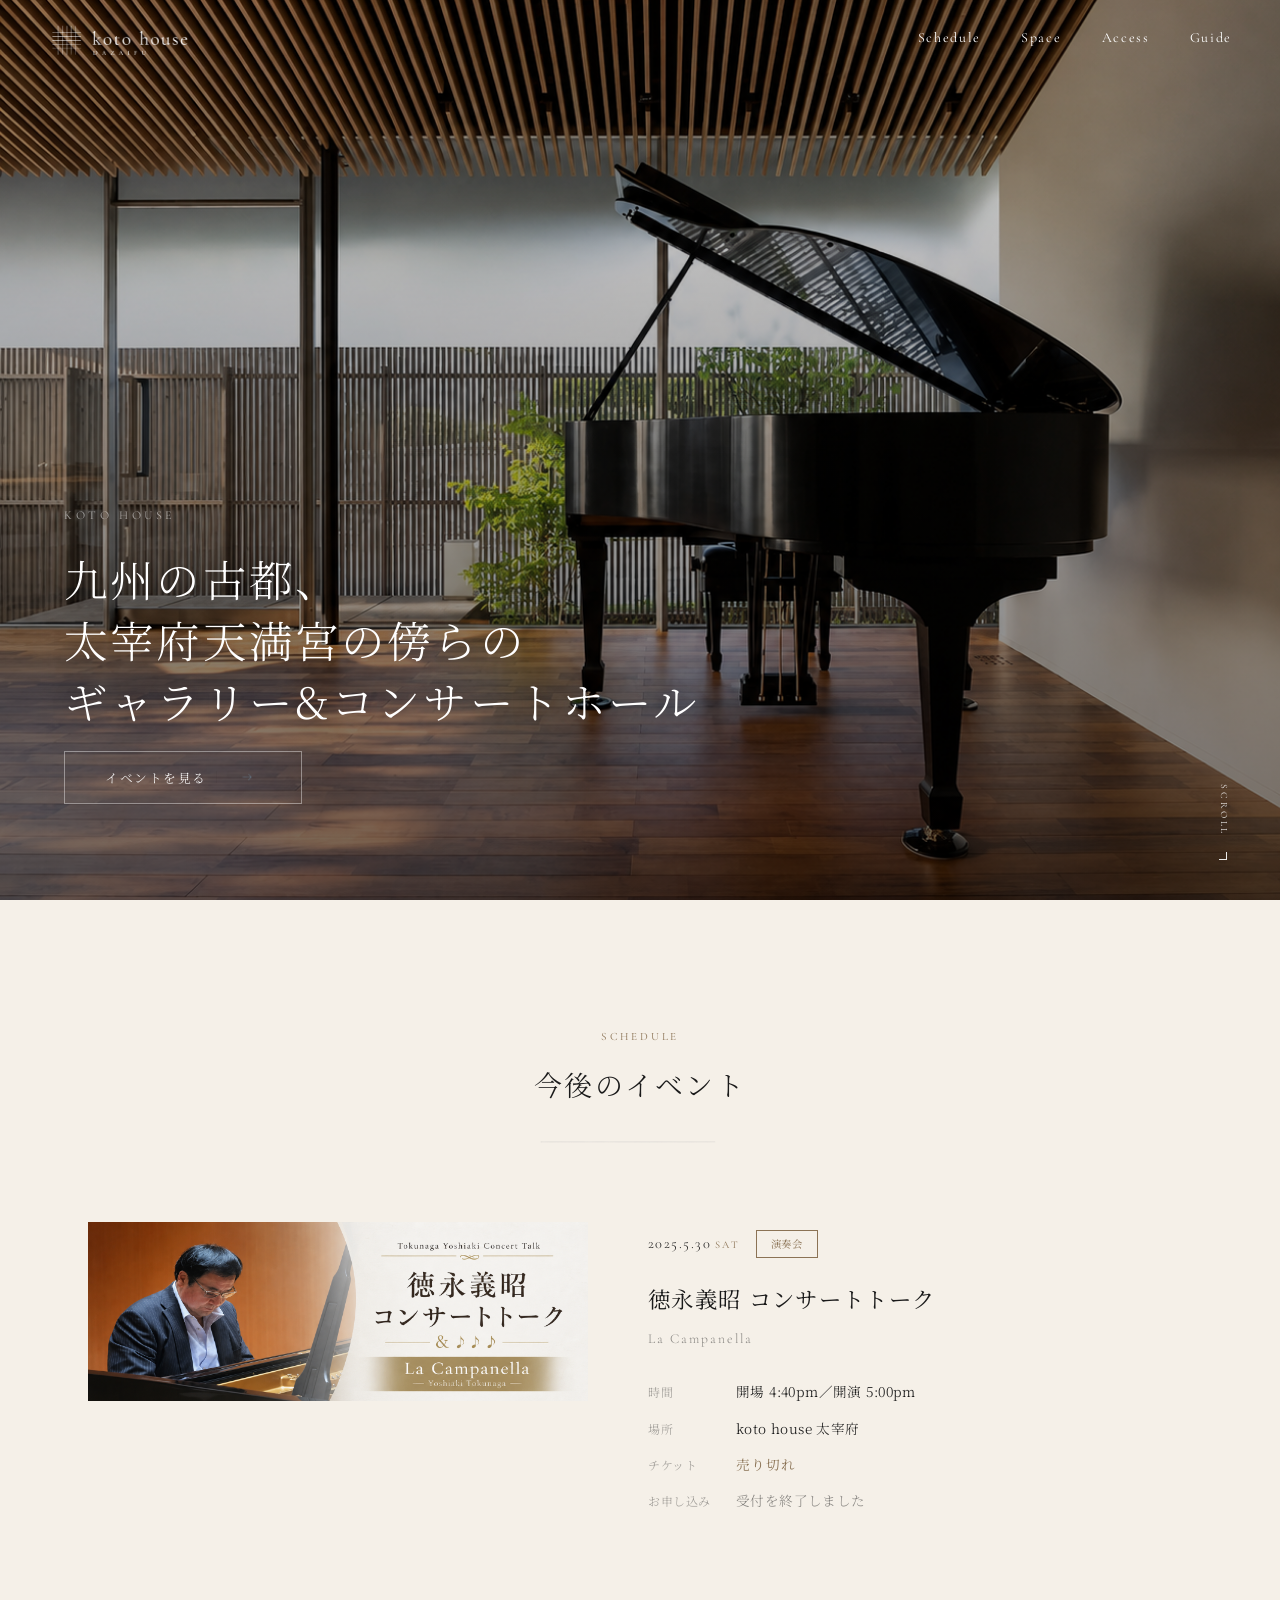
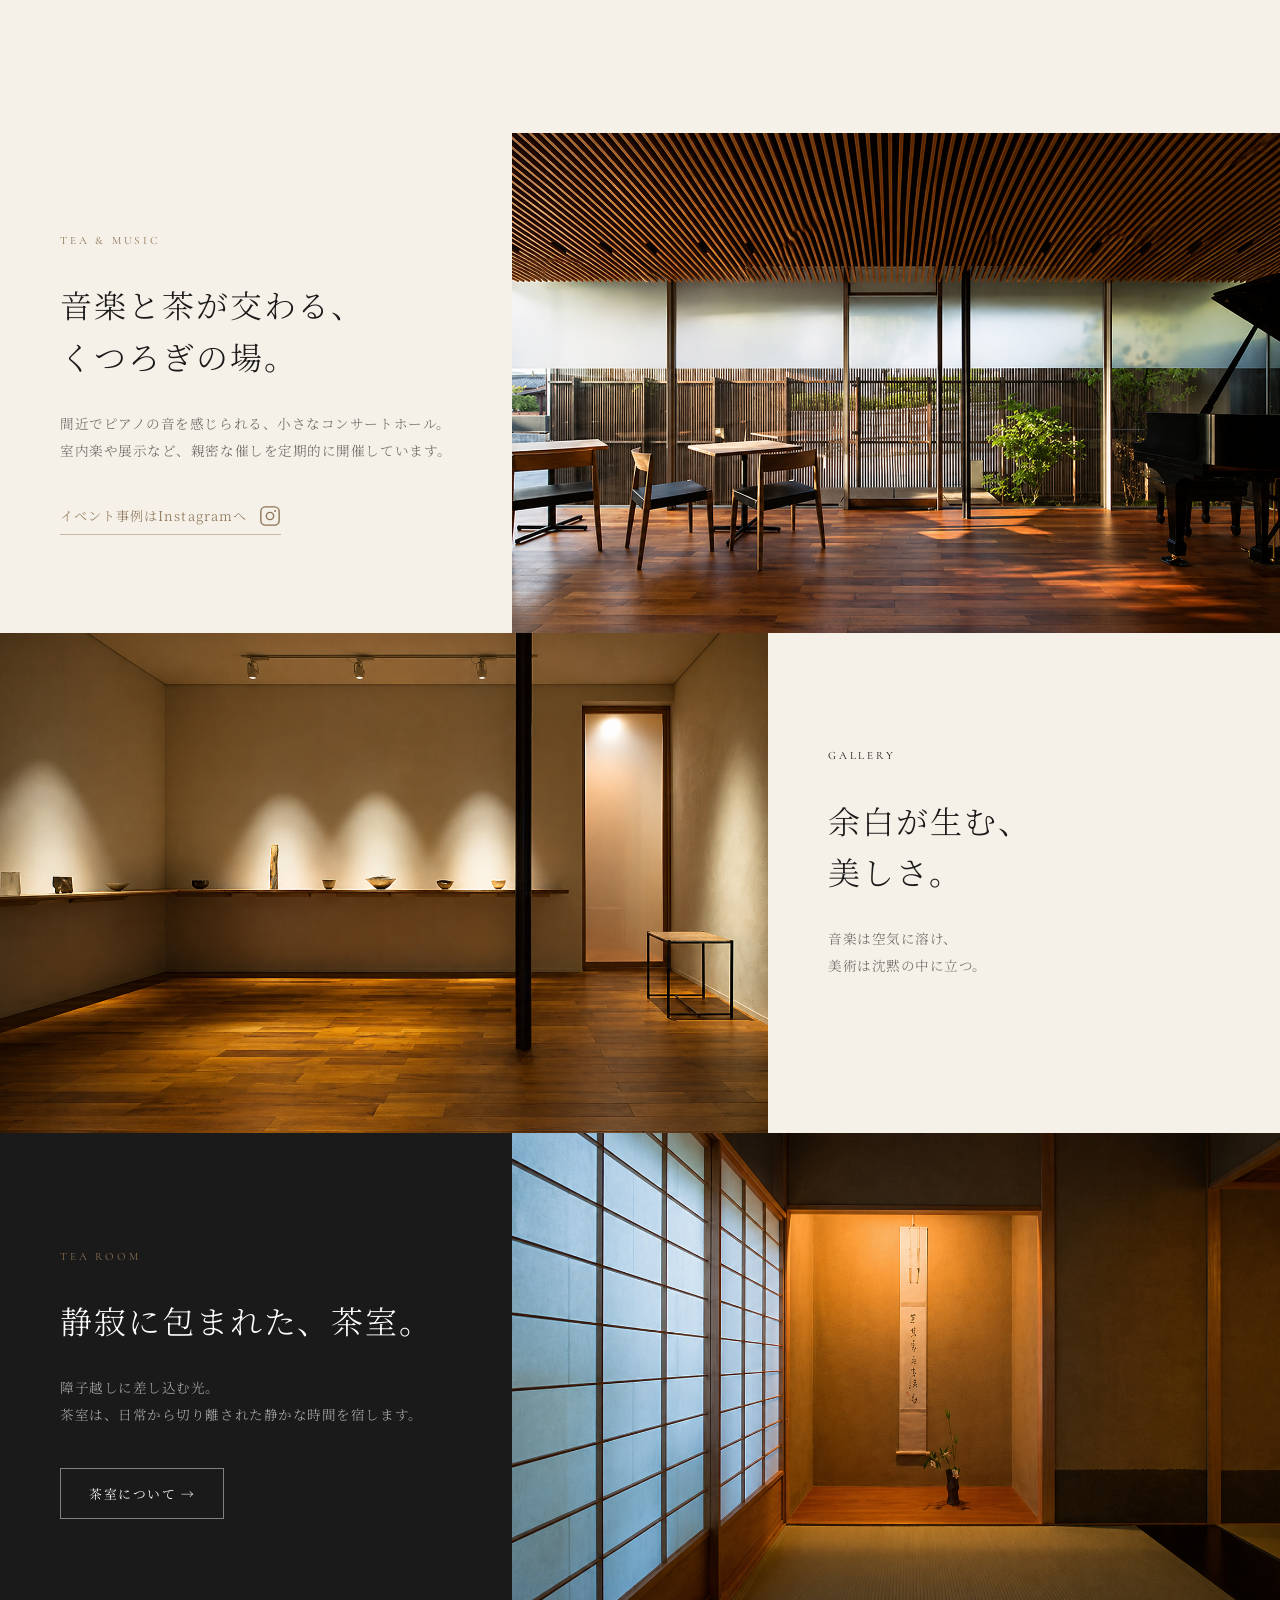
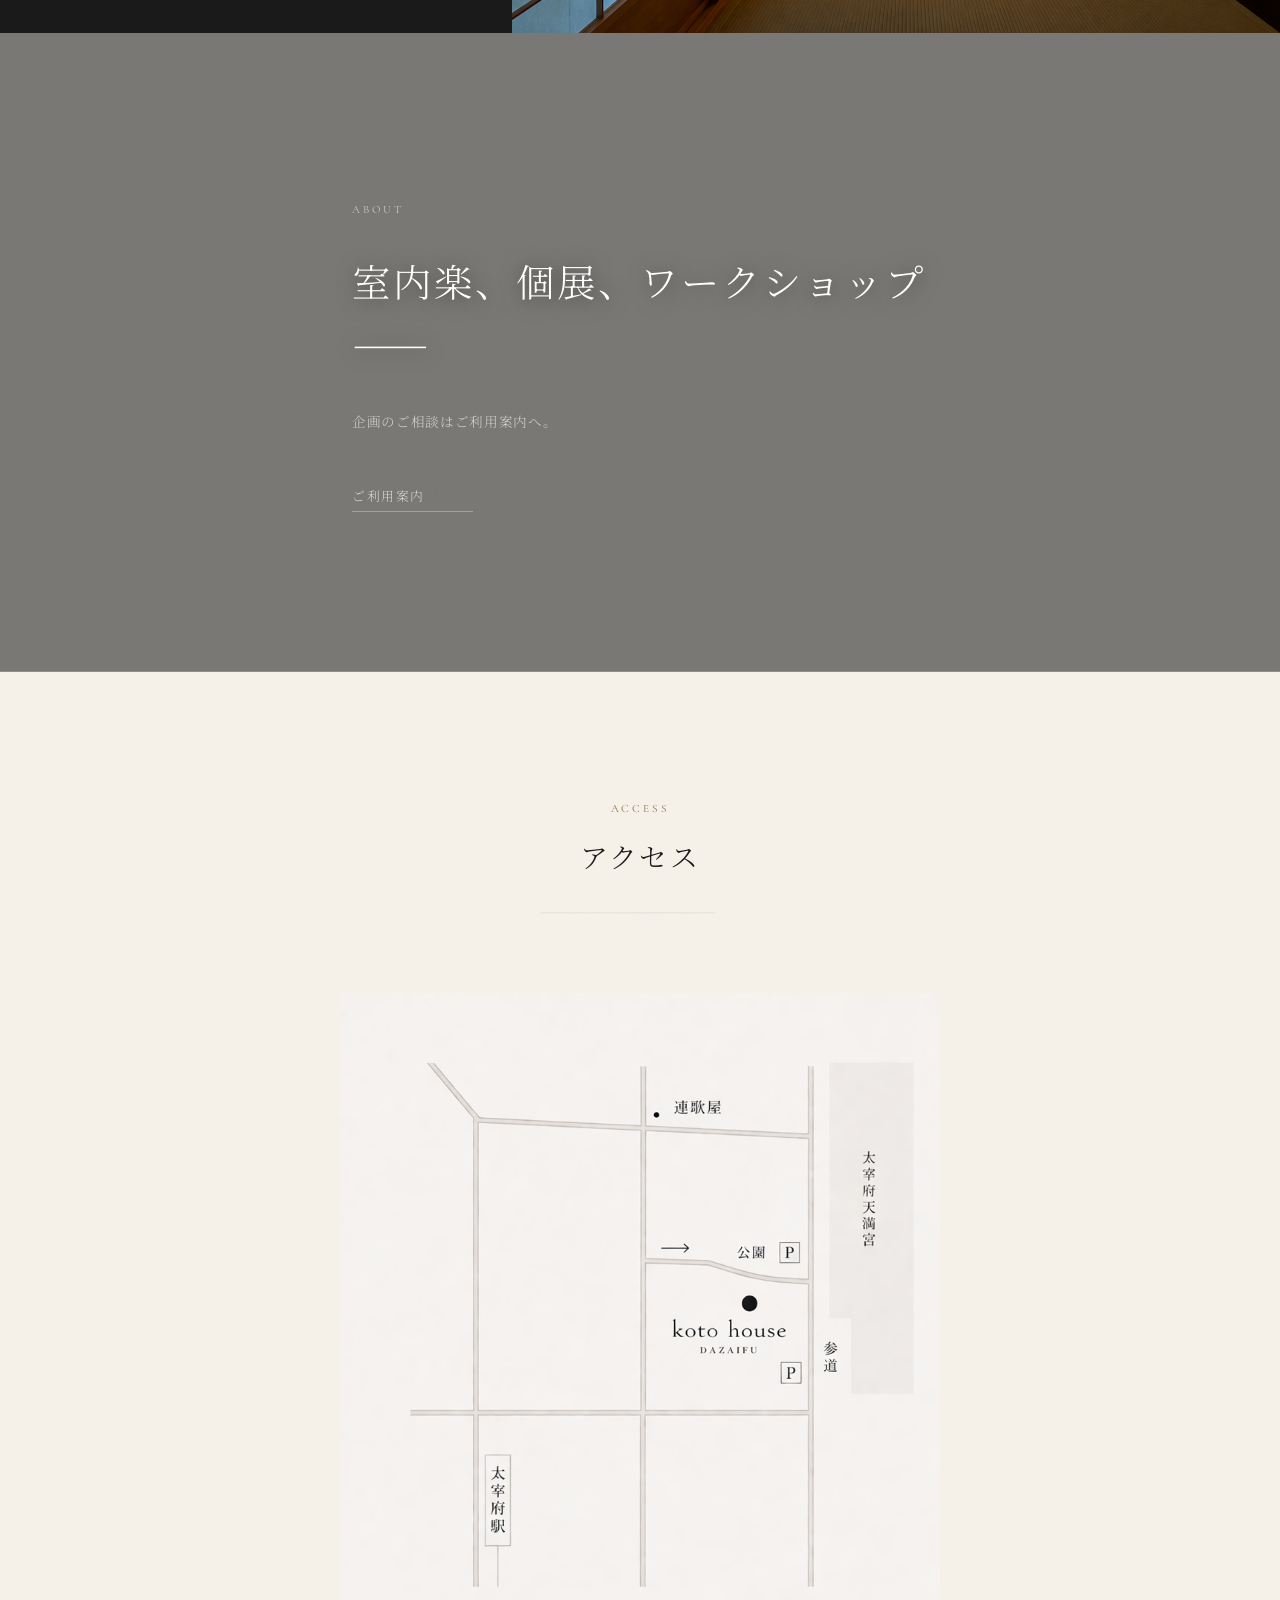
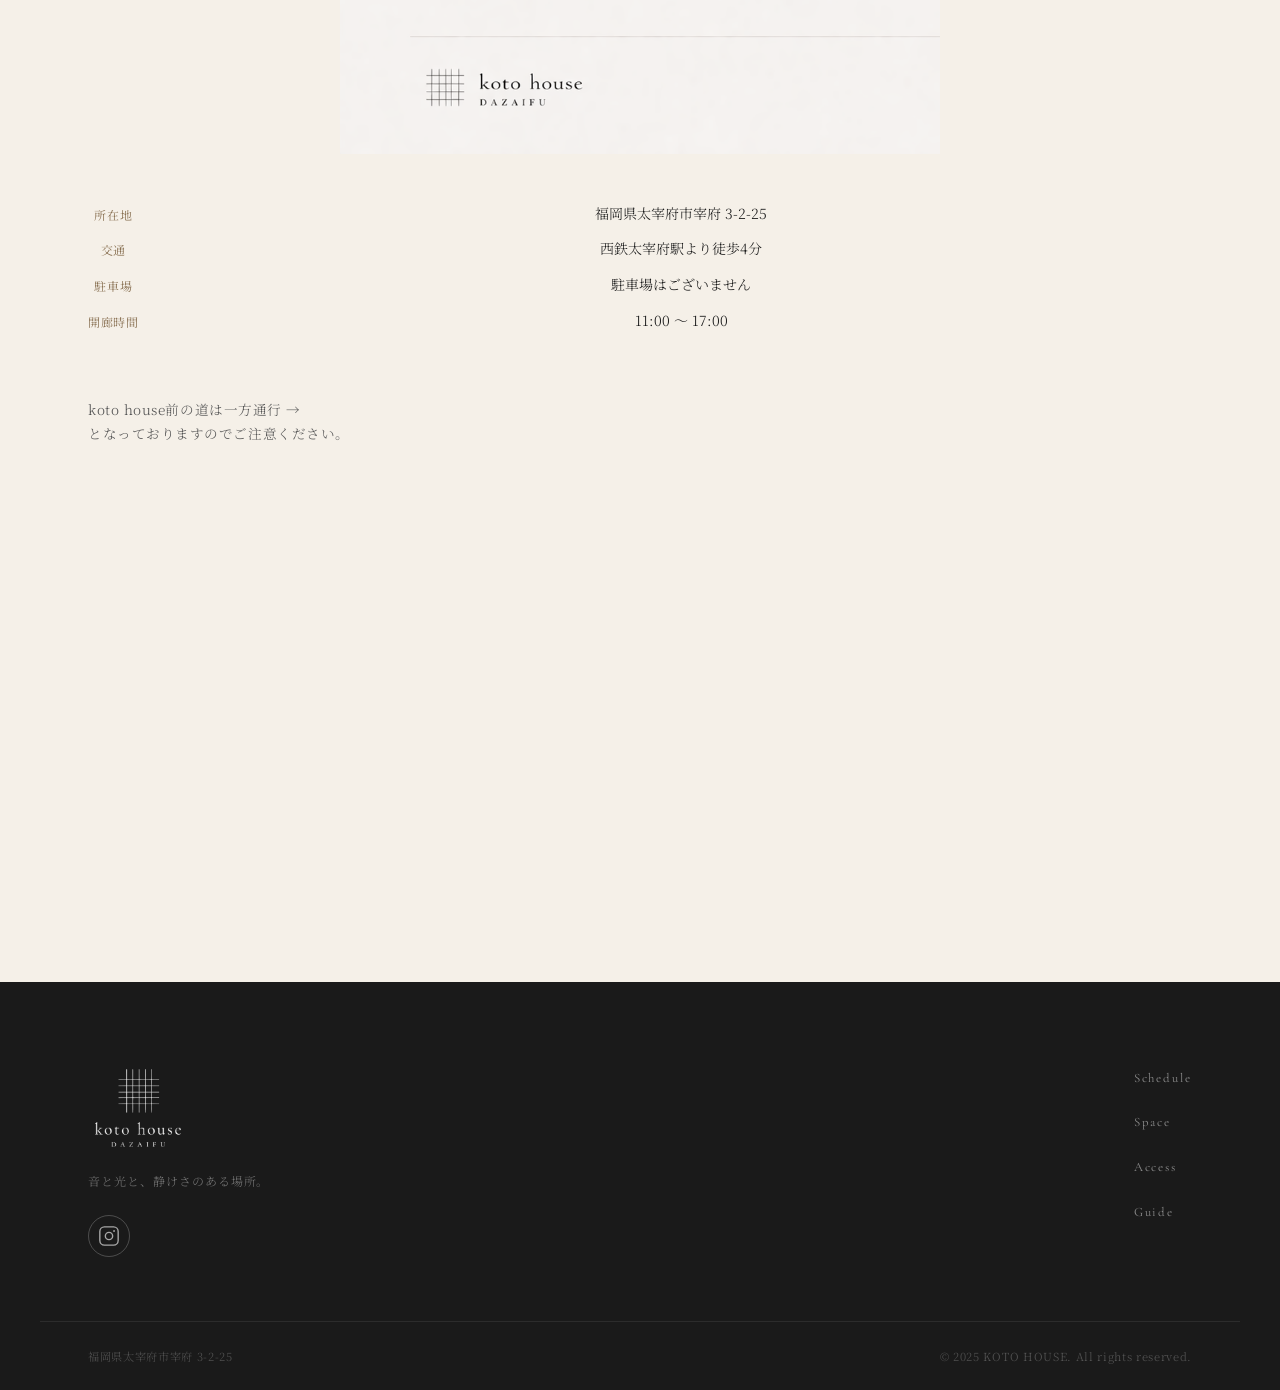
==== deploy-pages/index.html @ 0d183631 "TEA & MUSIC見出しを変更" ====
<!DOCTYPE html>
<html lang="ja">
<head>
  <meta charset="UTF-8">
  <meta name="viewport" content="width=device-width, initial-scale=1.0">
  <title>KOTO HOUSE — 音と光と、静けさのある場所。</title>
  <meta name="description" content="Koto House は、音楽と美術のための静かな空間です。室内楽コンサート・個展を開催しています。">
  <link rel="preconnect" href="https://fonts.googleapis.com">
  <link rel="preconnect" href="https://fonts.gstatic.com" crossorigin>
  <link href="https://fonts.googleapis.com/css2?family=Cormorant+Garamond:ital,wght@0,300;0,400;0,500;1,300;1,400&family=Noto+Serif+JP:wght@300;400;500&display=swap" rel="stylesheet">
  <link rel="icon" type="image/png" href="/assets/images/favicon.png?v=20260504">
  <link rel="apple-touch-icon" href="/assets/images/favicon.png?v=20260504">
  <link rel="stylesheet" href="assets/css/style.css">
  <!-- OGP -->
  <meta property="og:title" content="KOTO HOUSE DAZAIFU">
  <meta property="og:description"
        content="音と光と、静けさのある場所。太宰府天満宮そばのギャラリー＆コンサートホール。">
  <meta property="og:image"
        content="https://koto-house.pages.dev/assets/images/ogp.png?v=20260504">
  <meta property="og:image:secure_url"
        content="https://koto-house.pages.dev/assets/images/ogp.png?v=20260504">
  <meta property="og:image:type" content="image/png">
  <meta property="og:image:width" content="1200">
  <meta property="og:image:height" content="630">
  <meta property="og:url" content="https://koto-house.pages.dev/">
  <meta property="og:type" content="website">
  <meta property="og:site_name" content="KOTO HOUSE DAZAIFU">
  <meta name="twitter:card" content="summary_large_image">
  <meta name="twitter:title" content="KOTO HOUSE DAZAIFU">
  <meta name="twitter:description" content="太宰府天満宮そばのギャラリー＆コンサートホール。">
  <meta name="twitter:image"
        content="https://koto-house.pages.dev/assets/images/ogp.png?v=20260504">
</head>
<body>

  <!-- ==================== NAVIGATION ==================== -->
  <header class="site-header" id="site-header">
    <nav class="nav-inner">
      <a href="#" class="nav-logo">
        <img src="assets/images/ui/logo-horizontal-white.png" alt="KOTO HOUSE" class="logo logo--white">
        <img src="assets/images/ui/logo-horizontal-black.png" alt="KOTO HOUSE" class="logo logo--black">
      </a>
      <ul class="nav-links">
        <li><a href="#schedule">Schedule</a></li>
        <li><a href="#tea-music">Space</a></li>
        <li><a href="#access">Access</a></li>
        <li><a href="guide.html">Guide</a></li>
      </ul>
      <button class="hamburger" id="hamburger" aria-label="メニューを開く" aria-expanded="false">
        <img src="assets/images/ui/icon-hamburger.png" alt="" class="hamburger__icon">
        <span class="hamburger__bar"></span>
        <span class="hamburger__bar"></span>
        <span class="hamburger__bar"></span>
      </button>
    </nav>
  </header>

  <!-- SP ドロワーメニュー -->
  <div class="drawer" id="drawer" aria-hidden="true">
    <div class="drawer__logo">
      <a href="index.html">
        <img src="assets/images/ui/logo-stacked-white.png" alt="KOTO HOUSE" class="drawer__logo-img">
      </a>
    </div>
    <button class="drawer__close" id="drawer-close" aria-label="メニューを閉じる">✕</button>
    <nav class="drawer__nav">
      <ul>
        <li><a href="#schedule" class="drawer__link">Schedule</a></li>
        <li><a href="#tea-music" class="drawer__link">Space</a></li>
        <li><a href="#access" class="drawer__link">Access</a></li>
        <li><a href="guide.html" class="drawer__link">Guide</a></li>
      </ul>
    </nav>
  </div>
  <div class="drawer-overlay" id="drawer-overlay"></div>

  <main>

    <!-- ==================== HERO ==================== -->
    <section class="hero" id="hero">
      <div class="hero__bg">
        <img
          src="assets/images/hero-piano.png"
          alt="Koto House ピアノホール"
          class="hero__img"
          loading="eager"
        >
        <div class="hero__overlay"></div>
      </div>

      <div class="hero__content">
        <p class="hero__eyebrow">
          <span class="en-sm">KOTO HOUSE</span>
        </p>
        <h1 class="hero__heading">
          九州の古都、<br>
          太宰府天満宮の傍らの<br>
          <span class="hero__heading-line">ギャラリー&amp;コンサートホール</span>
        </h1>

        <a href="#schedule" class="hero__cta">
          <img src="assets/images/ui/btn-cta.png" alt="イベントを見る" class="hero__cta-img">
          <span class="hero__cta-text">イベントを見る</span>
          <img src="assets/images/ui/icon-arrow.png" alt="" class="hero__cta-arrow">
        </a>
      </div>

      <div class="hero__scroll">
        <span class="hero__scroll-text">SCROLL</span>
        <span class="hero__scroll-arrow"></span>
      </div>
    </section>

    <!-- ==================== SCHEDULE ==================== -->
    <section class="schedule" id="schedule">
      <div class="container">
        <header class="section-header fade-in">
          <span class="section-label">SCHEDULE</span>
          <h2 class="section-title">今後のイベント</h2>
          <img src="assets/images/ui/divider.png" alt="" class="divider-img">
        </header>

        <div class="event-card fade-in">
          <div class="event-card__photo">
            <picture>
              <source
                media="(max-width: 768px)"
                srcset="assets/images/event-tokunaga-mobile.png"
              >
              <img
                src="assets/images/event-tokunaga.png.png"
                alt="徳永義昭 コンサートトーク"
                class="event-card__img"
                loading="lazy"
              >
            </picture>
          </div>
          <div class="event-card__detail">
            <div class="event-card__meta">
              <span class="event-card__date">2025.5.30 <span class="event-card__day">SAT</span></span>
              <span class="badge badge--concert">演奏会</span>
            </div>
            <h3 class="event-card__title">徳永義昭 コンサートトーク</h3>
            <p class="event-card__subtitle">La Campanella</p>
            <dl class="event-card__info">
              <div class="event-card__info-row">
                <dt>時間</dt>
                <dd>開場 4:40pm／開演 5:00pm</dd>
              </div>
              <div class="event-card__info-row">
                <dt>場所</dt>
                <dd>koto house 太宰府</dd>
              </div>
              <div class="event-card__info-row">
                <dt>チケット</dt>
                <dd><span class="event-card__soldout">売り切れ</span></dd>
              </div>
              <div class="event-card__info-row">
                <dt>お申し込み</dt>
                <dd><span class="event-card__closed">受付を終了しました</span></dd>
              </div>
            </dl>
          </div>
        </div>

      </div>
    </section>

    <!-- ==================== TEA & MUSIC ==================== -->
    <section class="teamusic" id="tea-music">
      <div class="teamusic__inner">
        <div class="teamusic__text fade-in-left">
          <span class="section-label section-label--accent">TEA &amp; MUSIC</span>
          <h2 class="teamusic__heading">
            音楽と茶が交わる、<br>くつろぎの場。
          </h2>
          <p class="teamusic__body">
            間近でピアノの音を感じられる、小さなコンサートホール。<br>
            室内楽や展示など、親密な催しを定期的に開催しています。
          </p>
          <a href="https://www.instagram.com/kot_ohouse/"
             target="_blank"
             rel="noopener noreferrer"
             class="teamusic__instagram">
            <span>イベント事例はInstagramへ</span>
            <svg xmlns="http://www.w3.org/2000/svg"
                 width="22" height="22" viewBox="0 0 24 24"
                 fill="none" stroke="currentColor"
                 stroke-width="1.5" stroke-linecap="round"
                 stroke-linejoin="round"
                 aria-hidden="true">
              <rect x="2" y="2" width="20" height="20" rx="5" ry="5"/>
              <circle cx="12" cy="12" r="4"/>
              <circle cx="17.5" cy="6.5" r="1" fill="currentColor" stroke="none"/>
            </svg>
          </a>
        </div>
        <div class="teamusic__photo fade-in-right">
          <img
            src="assets/images/interior.png"
            alt="Koto House ティースペース"
            class="teamusic__img"
            loading="lazy"
          >
        </div>
      </div>
    </section>

    <!-- ==================== GALLERY ==================== -->
    <section class="gallery" id="gallery">
      <div class="gallery__inner">
        <div class="gallery__photo fade-in-left">
          <img
            src="assets/images/gallery-space.png"
            alt="Koto House 内観"
            class="gallery__img"
            loading="lazy"
          >
        </div>
        <div class="gallery__text fade-in-right">
          <span class="section-label section-label--dark">GALLERY</span>
          <h2 class="gallery__heading">
            余白が生む、<br>美しさ。
          </h2>
          <p class="gallery__body">
            音楽は空気に溶け、<br>美術は沈黙の中に立つ。
          </p>
        </div>
      </div>
    </section>

    <!-- ==================== TEA ROOM ==================== -->
    <section class="tearoom" id="tearoom">
      <div class="tearoom__inner">
        <div class="tearoom__text fade-in-left">
          <span class="section-label section-label--accent">TEA ROOM</span>
          <h2 class="tearoom__heading">
            静寂に包まれた、茶室。
          </h2>
          <p class="tearoom__body">
            障子越しに差し込む光。<br>
            茶室は、日常から切り離された静かな時間を宿します。
          </p>
          <a href="tea-room.html" class="tearoom__cta">茶室について →</a>
        </div>
        <div class="tearoom__photo fade-in-right">
          <img
            src="assets/images/tea-room.png"
            alt="Koto House 茶室"
            class="tearoom__img"
            loading="lazy"
          >
        </div>
      </div>
    </section>

    <!-- ==================== ABOUT ==================== -->
    <section class="about" id="about">
      <div class="about__bg">
        <div class="about__overlay"></div>
      </div>
      <div class="about__content fade-in">
        <span class="section-label section-label--light">ABOUT</span>
        <h2 class="about__heading">
          室内楽、個展、ワークショップ——
        </h2>
        <p class="about__body">
          企画のご相談はご利用案内へ。
        </p>
        <a href="guide.html" class="about__cta">
          <span>ご利用案内</span>
          <img src="assets/images/ui/icon-arrow.png" alt="" class="arrow-sm">
        </a>
      </div>
    </section>

    <!-- ==================== ACCESS ==================== -->
    <section class="access" id="access">
      <div class="container">
        <header class="section-header fade-in">
          <span class="section-label">ACCESS</span>
          <h2 class="section-title">アクセス</h2>
          <img src="assets/images/ui/divider.png" alt="" class="divider-img">
        </header>
        <div class="access__inner fade-in">
          <div class="access__map">
            <button class="image-zoom access__map-zoom" type="button" aria-label="アクセスマップを拡大表示する">
              <img src="assets/images/access-map2.png"
                   alt="アクセスマップ"
                   style="width:100%; height:auto; display:block;">
            </button>
          </div>
          <div class="access__info">
            <dl class="access__dl">
              <dt>所在地</dt>
              <dd>福岡県太宰府市宰府 3-2-25</dd>
              <dt>交通</dt>
              <dd>西鉄太宰府駅より徒歩4分</dd>
              <dt>駐車場</dt>
              <dd>駐車場はございません</dd>
              <dt>開廊時間</dt>
              <dd>11:00 〜 17:00</dd>
            </dl>
          </div>
          <p class="access__caution">koto house前の道は一方通行 →<br>となっておりますのでご注意ください。</p>
          <iframe
            src="https://www.google.com/maps/embed?pb=!1m18!1m12!1m3!1d3326.273692335611!2d130.53067691268706!3d33.52026907325086!2m3!1f0!2f0!3f0!3m2!1i1024!2i768!4f13.1!3m3!1m2!1s0x35419b989f79b2cb%3A0x64a2d326a4f21d20!2z44CSODE4LTAxMTcg56aP5bKh55yM5aSq5a6w5bqc5biC5a6w5bqc77yT5LiB55uu77yS4oiS77yS77yV!5e0!3m2!1sja!2sjp!4v1777774301611!5m2!1sja!2sjp"
            width="100%"
            height="400"
            style="border:0; display:block;"
            allowfullscreen=""
            loading="lazy"
            referrerpolicy="no-referrer-when-downgrade">
          </iframe>
        </div>
      </div>
    </section>

  </main>

  <div class="image-modal" id="image-modal" aria-hidden="true">
    <button class="image-modal__close" type="button" aria-label="拡大表示を閉じる">✕</button>
    <button class="image-modal__backdrop" type="button" tabindex="-1" aria-label="拡大表示を閉じる"></button>
    <img src="assets/images/access-map2.png" alt="アクセスマップ" class="image-modal__img">
  </div>

  <!-- ==================== FOOTER ==================== -->
  <footer class="site-footer">
    <div class="footer__inner">
      <div class="footer__brand">
        <a href="index.html">
          <img src="assets/images/ui/logo-stacked-white.png" alt="KOTO HOUSE" class="footer__logo">
        </a>
        <p class="footer__tagline">音と光と、静けさのある場所。</p>
        <a href="https://www.instagram.com/kot_ohouse/"
           target="_blank"
           rel="noopener noreferrer"
           class="footer__brand-instagram"
           aria-label="Instagramを開く">
          <svg xmlns="http://www.w3.org/2000/svg"
               width="24" height="24" viewBox="0 0 24 24"
               fill="none" stroke="currentColor"
               stroke-width="1.5" stroke-linecap="round"
               stroke-linejoin="round">
            <rect x="2" y="2" width="20" height="20" rx="5" ry="5"/>
            <circle cx="12" cy="12" r="4"/>
            <circle cx="17.5" cy="6.5" r="1" fill="currentColor" stroke="none"/>
          </svg>
        </a>
      </div>
      <nav class="footer__nav">
        <ul>
          <li><a href="#schedule">Schedule</a></li>
          <li><a href="#tea-music">Space</a></li>
          <li><a href="#access">Access</a></li>
          <li><a href="guide.html">Guide</a></li>
        </ul>
      </nav>
    </div>
    <div class="footer__bottom">
      <p class="footer__address">福岡県太宰府市宰府 3-2-25</p>
      <p class="footer__copy">&copy; 2025 KOTO HOUSE. All rights reserved.</p>
    </div>
  </footer>

  <script src="assets/js/main.js"></script>
</body>
</html>
---- deploy-pages/assets/css/style.css ----
/* ============================================================
   KOTO HOUSE — style.css
   ============================================================ */

/* ---------- Custom Properties ---------- */
:root {
  --color-dark: #1a1a1a;
  --color-bg: #f5f0e8;
  --color-accent: #8b7355;
  --color-white: #ffffff;
  --color-mid: #555555;

  --font-jp: 'Noto Serif JP', serif;
  --font-en: 'Cormorant Garamond', serif;

  --nav-h: 72px;
  --transition: 0.4s ease;
  --ease-out: cubic-bezier(0.22, 1, 0.36, 1);
}

/* ---------- Reset ---------- */
*, *::before, *::after {
  box-sizing: border-box;
  margin: 0;
  padding: 0;
}

html {
  scroll-behavior: smooth;
  font-size: 16px;
  overflow-x: hidden;
}

body {
  font-family: var(--font-jp);
  background: var(--color-bg);
  color: var(--color-dark);
  line-height: 1.8;
  overflow-x: hidden;
}

img {
  max-width: 100%;
  height: auto;
  display: block;
}

ul {
  list-style: none;
}

a {
  text-decoration: none;
  color: inherit;
}

/* ---------- Horizontal overflow guard ---------- */
main > section {
  max-width: 100%;
  overflow-x: hidden;
}

/* ---------- Container ---------- */
.container {
  max-width: 1200px;
  margin: 0 auto;
  padding: 0 48px;
}

@media (max-width: 768px) {
  .container { padding: 0 24px; }
}

/* ============================================================
   NAVIGATION
   ============================================================ */
.site-header {
  position: fixed;
  top: 0;
  left: 0;
  right: 0;
  z-index: 1000;
  height: var(--nav-h);
  transition: background var(--transition), box-shadow var(--transition);
}

.site-header.scrolled {
  background: rgba(255, 255, 255, 0.95);
  backdrop-filter: blur(8px);
  box-shadow: 0 1px 0 rgba(0,0,0,0.08);
}

.site-header.scrolled .logo--white    { display: none; }
.site-header.scrolled .logo--black    { display: block; }
.site-header.scrolled .nav-links a    { color: var(--color-dark); }
.site-header.scrolled .hamburger__bar { background: var(--color-dark); }

.nav-inner {
  max-width: 1440px;
  margin: 0 auto;
  padding: 0 48px;
  height: 100%;
  display: flex;
  align-items: center;
  justify-content: space-between;
}

.nav-logo {
  display: flex;
  align-items: center;
  border: none;
  outline: none;
}

.nav-logo,
.nav-logo img,
.logo,
.footer__logo {
  border: none !important;
  outline: none !important;
  box-shadow: none !important;
  text-decoration: none !important;
}

.logo {
  width: 180px;
  height: auto;
}

.logo--black { display: none; }
.logo--white { display: block; }

.nav-links {
  display: flex;
  gap: 40px;
}

.nav-links a {
  font-family: var(--font-en);
  font-size: 0.875rem;
  font-weight: 400;
  letter-spacing: 0.12em;
  color: var(--color-white);
  transition: opacity var(--transition);
}

.nav-links a:hover { opacity: 0.6; }

.hamburger {
  display: none;
  flex-direction: column;
  gap: 5px;
  background: none;
  border: none;
  cursor: pointer;
  padding: 8px;
}

.hamburger__icon { display: none; }

.hamburger__bar {
  display: block;
  width: 24px;
  height: 1.5px;
  background: var(--color-white);
  transition: transform 0.3s, opacity 0.3s;
}

@media (max-width: 768px) {
  .nav-links { display: none; }
  .hamburger  { display: flex; }

  /* SP ナビ内パディング（ロゴ位置調整） */
  .nav-inner {
    padding: 16px 20px;
    height: auto;
  }

  /* SP ロゴサイズ */
  .logo { width: 160px; }

  /* scrolled前: 透明ヘッダー・白ロゴ・白バー */
  .site-header:not(.scrolled) {
    background: transparent;
    box-shadow: none;
  }
  .site-header:not(.scrolled) .logo--white { display: block; }
  .site-header:not(.scrolled) .logo--black { display: none;  }

  /* scrolled後: ロゴ非表示・ヘッダー透明・pointer-events無効 */
  .site-header.scrolled {
    background: transparent !important;
    box-shadow: none !important;
    backdrop-filter: none !important;
    pointer-events: none;
  }
  .site-header.scrolled .nav-logo { display: none; }

  /* ハンバーガー: スクロール位置に関わらず常に右上固定 */
  .hamburger {
    position: fixed;
    top: 18px;
    right: 20px;
    z-index: 1001;
    pointer-events: auto;
    padding: 0;
    border-radius: 50%;
    transition: background 0.3s, padding 0.3s;
  }

  /* scrolled後: 白円形背景・黒バー */
  .hamburger.has-bg {
    background: rgba(255,255,255,0.9);
    padding: 10px;
  }
  .hamburger.has-bg .hamburger__bar {
    background: var(--color-dark);
  }
}

/* ============================================================
   DRAWER (SP)
   ============================================================ */
.drawer {
  position: fixed;
  top: 0;
  right: -100%;
  width: 280px;
  height: 100%;
  background: var(--color-dark);
  z-index: 200;
  transition: right 0.4s var(--ease-out);
  display: flex;
  flex-direction: column;
  padding: 80px 40px;
}

.drawer.is-open {
  right: 0;
}

.drawer__close {
  position: absolute;
  top: 24px;
  right: 24px;
  background: none;
  border: none;
  color: var(--color-white);
  font-size: 1.25rem;
  cursor: pointer;
  opacity: 0.7;
  transition: opacity 0.2s;
}

.drawer__close:hover { opacity: 1; }

.drawer__logo { display: none; }

.drawer__nav ul {
  display: flex;
  flex-direction: column;
  gap: 32px;
}

.drawer__link {
  font-family: var(--font-en);
  font-size: 1.25rem;
  letter-spacing: 0.12em;
  color: var(--color-white);
  transition: opacity 0.2s;
}

.drawer__link:hover { opacity: 0.6; }

.drawer-overlay {
  position: fixed;
  inset: 0;
  background: rgba(0,0,0,0.5);
  z-index: 150;
  opacity: 0;
  pointer-events: none;
  transition: opacity 0.4s;
}

.drawer-overlay.is-active {
  opacity: 1;
  pointer-events: auto;
}

/* SP: ドロワーを全画面オーバーレイに変更 */
@media (max-width: 768px) {
  .drawer {
    top: 0;
    right: 0;
    bottom: 0;
    left: 0;
    width: 100%;
    height: 100%;
    background: rgba(26,26,26,0.95);
    padding: 0;
    display: flex;
    flex-direction: column;
    align-items: center;
    justify-content: center;
    gap: 48px;
    z-index: 1200;
    transform: translateY(-100%);
    transition: transform 0.4s var(--ease-out);
  }
  .drawer.is-open {
    right: 0;
    transform: translateY(0);
  }
  .drawer__logo {
    display: block;
    text-align: center;
  }
  .drawer__logo-img {
    width: 90px;
    height: auto;
    opacity: 0.9;
  }
  .drawer__nav ul {
    text-align: center;
    gap: 40px;
  }
  .drawer__link {
    font-family: var(--font-en);
    font-size: 2rem;
    letter-spacing: 0.1em;
    color: var(--color-white);
  }
  .drawer__close {
    top: 20px;
    right: 24px;
    font-size: 1.5rem;
    opacity: 0.8;
  }
  .drawer-overlay { display: none; }
}

/* ============================================================
   SECTION COMMON
   ============================================================ */
.section-header {
  text-align: center;
  padding-bottom: 56px;
}

.section-label {
  display: inline-block;
  font-family: var(--font-en);
  font-size: 0.7rem;
  letter-spacing: 0.25em;
  color: var(--color-accent);
  margin-bottom: 12px;
}

.section-label--dark   { color: var(--color-dark); }
.section-label--light  { color: rgba(255,255,255,0.6); }
.section-label--accent { color: var(--color-accent); }

.section-title {
  font-family: var(--font-jp);
  font-size: 1.75rem;
  font-weight: 300;
  letter-spacing: 0.08em;
  margin-bottom: 24px;
}

.section-label-img,
.divider-img {
  display: block;
  margin: 0 auto 16px;
  height: 16px;
  width: auto;
  opacity: 0.4;
}

/* ============================================================
   HERO
   ============================================================ */
.hero {
  position: relative;
  height: 100vh;
  min-height: 600px;
  display: flex;
  align-items: flex-end;
  overflow: hidden;
  padding-top: 80px;
}

.hero__bg {
  position: absolute;
  inset: 0;
  pointer-events: none;
}

.hero__img {
  width: 100%;
  height: 100%;
  object-fit: cover;
  object-position: center;
}

.hero__overlay {
  position: absolute;
  inset: 0;
  pointer-events: none;
  background: linear-gradient(
    to top,
    rgba(0, 0, 0, 0.55) 0%,
    rgba(0, 0, 0, 0.35) 50%,
    rgba(0, 0, 0, 0.15) 100%
  );
}

.hero__content {
  position: relative;
  z-index: 2;
  padding: 0 64px 96px;
  max-width: 800px;
}

.hero__eyebrow {
  margin-bottom: 20px;
}

.en-sm {
  font-family: var(--font-en);
  font-size: 0.75rem;
  letter-spacing: 0.3em;
  color: rgba(255,255,255,0.55);
}

.hero__heading {
  font-family: var(--font-jp);
  font-size: clamp(2rem, 3.4vw, 3.4rem);
  font-weight: 300;
  color: var(--color-white);
  line-height: 1.4;
  letter-spacing: 0.05em;
  margin-bottom: 20px;
  text-shadow: 0 2px 20px rgba(0,0,0,0.4);
  max-width: 980px;
}

.hero__heading-line {
  display: inline-block;
  max-width: 100%;
}

.hero__sub {
  font-family: var(--font-en);
  font-size: 0.875rem;
  font-weight: 300;
  font-style: italic;
  color: rgba(255,255,255,0.55);
  letter-spacing: 0.1em;
  margin-bottom: 40px;
  text-shadow: 0 2px 20px rgba(0,0,0,0.4);
}

.hero__cta {
  display: inline-flex;
  align-items: center;
  justify-content: center;
  gap: 8px;
  width: auto;
  min-width: 200px;
  border: 1px solid rgba(255,255,255,0.4);
  padding: 14px 40px;
  color: var(--color-white);
  font-family: var(--font-jp);
  font-size: 0.8rem;
  font-weight: 300;
  letter-spacing: 0.12em;
  transition: background var(--transition), border-color var(--transition);
}

.hero__cta:hover {
  background: rgba(255,255,255,0.12);
  border-color: rgba(255,255,255,0.7);
}

.hero__cta-img { display: none; }

.hero__cta-arrow {
  height: 12px;
  width: auto;
  opacity: 0.7;
  filter: invert(1);
}

.hero__scroll {
  position: absolute;
  bottom: 40px;
  right: 48px;
  display: flex;
  flex-direction: column;
  align-items: center;
  gap: 8px;
  z-index: 2;
}

.scroll-indicator__img {
  height: 40px;
  width: auto;
  opacity: 0.5;
  animation: scrollPulse 2.4s ease-in-out infinite;
}

.hero__scroll-text {
  font-family: var(--font-en);
  font-size: 0.6rem;
  letter-spacing: 0.3em;
  color: rgba(255,255,255,0.9);
  writing-mode: vertical-rl;
}

.hero__scroll-arrow {
  display: block;
  width: 8px;
  height: 8px;
  border-right: 1px solid rgba(255,255,255,0.9);
  border-bottom: 1px solid rgba(255,255,255,0.9);
  margin-top: 8px;
  animation: bounce 1.5s infinite;
}

@keyframes bounce {
  0%, 100% { transform: rotate(45deg) translateY(0); }
  50%       { transform: rotate(45deg) translateY(6px); }
}

@keyframes scrollPulse {
  0%, 100% { opacity: 0.3; transform: translateY(0); }
  50% { opacity: 0.6; transform: translateY(6px); }
}

@media (max-width: 768px) {
  .hero__content { padding: 0 24px 80px; }
  .hero__heading { font-size: clamp(1.35rem, 6.5vw, 2.1rem); line-height: 1.55; }
  .hero__scroll { right: 24px; bottom: 24px; }
}

/* ============================================================
   SCHEDULE
   ============================================================ */
.schedule {
  background: var(--color-bg);
  padding: 120px 0;
}

.schedule-list {
  display: flex;
  flex-direction: column;
  gap: 0;
  margin-bottom: 56px;
}

.schedule-item {
  display: grid;
  grid-template-columns: 140px 100px 1fr auto;
  align-items: center;
  gap: 32px;
  padding: 28px 0;
  border-top: 1px solid rgba(26,26,26,0.12);
  transition: background var(--transition);
  cursor: pointer;
}

.schedule-item:last-child {
  border-bottom: 1px solid rgba(26,26,26,0.12);
}

.schedule-item:hover {
  background: rgba(139,115,85,0.04);
}

.schedule-date {
  display: flex;
  flex-direction: column;
}

.schedule-date__block {
  display: flex;
  align-items: baseline;
  gap: 8px;
}

.date-num {
  font-family: var(--font-en);
  font-size: 1.75rem;
  font-weight: 300;
  color: var(--color-dark);
  line-height: 1;
}

.date-day {
  font-family: var(--font-en);
  font-size: 0.65rem;
  letter-spacing: 0.2em;
  color: var(--color-accent);
  font-weight: 400;
}

.date-month-year {
  font-family: var(--font-en);
  font-size: 0.65rem;
  letter-spacing: 0.15em;
  color: rgba(26,26,26,0.4);
  margin-top: 4px;
}

.schedule-badge {
  display: flex;
  align-items: center;
}

.badge {
  display: inline-flex;
  align-items: center;
  justify-content: center;
  padding: 4px 14px;
  font-family: var(--font-jp);
  font-size: 0.65rem;
  font-weight: 400;
  letter-spacing: 0.08em;
  border: 1px solid;
}

.badge--concert {
  color: var(--color-accent);
  border-color: var(--color-accent);
}

.badge--exhibition {
  color: var(--color-dark);
  border-color: rgba(26,26,26,0.35);
}

.schedule-info {
  display: flex;
  flex-direction: column;
  gap: 6px;
}

.schedule-info__title {
  font-family: var(--font-jp);
  font-size: 1rem;
  font-weight: 400;
  letter-spacing: 0.05em;
  color: var(--color-dark);
}

.schedule-info__time {
  font-family: var(--font-jp);
  font-size: 0.75rem;
  font-weight: 300;
  color: rgba(26,26,26,0.5);
  letter-spacing: 0.03em;
}

.schedule-arrow {
  height: 14px;
  width: auto;
  opacity: 0.3;
  transition: opacity var(--transition), transform var(--transition);
}

.schedule-item:hover .schedule-arrow {
  opacity: 0.7;
  transform: translateX(4px);
}

.schedule-more {
  text-align: center;
}

.link-schedule,
.link-detail {
  display: inline-flex;
  align-items: center;
  gap: 10px;
  font-family: var(--font-jp);
  font-size: 0.8rem;
  font-weight: 300;
  letter-spacing: 0.1em;
  color: var(--color-accent);
  border-bottom: 1px solid var(--color-accent);
  padding-bottom: 4px;
  transition: opacity var(--transition);
}

.link-schedule:hover,
.link-detail:hover { opacity: 0.6; }

.link-img { display: none; }

.arrow-sm {
  height: 10px;
  width: auto;
  opacity: 0.6;
}

@media (max-width: 900px) {
  .schedule-item {
    grid-template-columns: 100px 80px 1fr;
    gap: 20px;
  }
  .schedule-arrow { display: none; }
}

@media (max-width: 768px) {
  .schedule { padding: 80px 0; }
  .schedule-item {
    grid-template-columns: 1fr;
    gap: 8px;
    padding: 16px 0;
  }
  .schedule-date__block { align-items: center; }
  .date-num { font-size: 1.25rem; }

  /* SP toggle: 3件目以降は初期非表示 */
  .schedule-item--extra { display: none; }
  .schedule-list.is-expanded .schedule-item--extra { display: grid; }
}

/* ============================================================
   EVENT CARD
   ============================================================ */
.event-card {
  display: flex;
  gap: 60px;
  align-items: flex-start;
}

.event-card__photo {
  flex: 0 0 auto;
  width: 50%;
  max-width: 500px;
}

.event-card__photo picture {
  display: block;
}

.event-card__img {
  width: 100%;
  height: auto;
  display: block;
}

.event-card__detail {
  flex: 1;
  padding-top: 8px;
}

.event-card__meta {
  display: flex;
  align-items: center;
  gap: 16px;
  margin-bottom: 20px;
}

.event-card__date {
  font-family: var(--font-en);
  font-size: 0.9rem;
  font-weight: 300;
  letter-spacing: 0.1em;
  color: var(--color-dark);
}

.event-card__day {
  font-size: 0.65rem;
  letter-spacing: 0.2em;
  color: var(--color-accent);
  font-weight: 400;
}

.event-card__title {
  font-family: var(--font-jp);
  font-size: 1.4rem;
  font-weight: 400;
  letter-spacing: 0.06em;
  color: var(--color-dark);
  margin-bottom: 8px;
}

.event-card__subtitle {
  font-family: var(--font-en);
  font-size: 0.85rem;
  font-weight: 300;
  letter-spacing: 0.15em;
  color: rgba(26,26,26,0.5);
  margin-bottom: 28px;
}

.event-card__info {
  display: flex;
  flex-direction: column;
  gap: 12px;
}

.event-card__info-row {
  display: flex;
  gap: 16px;
}

.event-card__info-row dt {
  font-family: var(--font-jp);
  font-size: 0.75rem;
  font-weight: 300;
  letter-spacing: 0.05em;
  color: rgba(26,26,26,0.4);
  min-width: 72px;
  flex-shrink: 0;
  padding-top: 2px;
}

.event-card__info-row dd {
  font-family: var(--font-jp);
  font-size: 0.85rem;
  font-weight: 300;
  letter-spacing: 0.03em;
  color: var(--color-dark);
}

.event-card__mail {
  font-family: var(--font-en);
  font-size: 0.85rem;
  letter-spacing: 0.03em;
  color: var(--color-accent);
  border-bottom: 1px solid var(--color-accent);
  padding-bottom: 1px;
  transition: opacity var(--transition);
}

.event-card__mail:hover { opacity: 0.6; }

.event-card__soldout {
  display: inline-flex;
  align-items: center;
  color: var(--color-accent);
  font-weight: 400;
  letter-spacing: 0.08em;
}

.event-card__closed {
  color: rgba(26,26,26,0.5);
}

@media (max-width: 768px) {
  .event-card {
    flex-direction: column;
    gap: 28px;
  }
  .event-card__photo {
    width: 100%;
    max-width: 100%;
  }
}

/* ============================================================
   TEA & MUSIC
   ============================================================ */
.teamusic {
  background: var(--color-bg);
  overflow: hidden;
  padding: 100px 0 0;
}

.teamusic__inner {
  display: grid;
  grid-template-columns: 40% 60%;
}

.teamusic__text {
  display: flex;
  flex-direction: column;
  justify-content: center;
  padding: 0 60px;
}

.teamusic__heading {
  font-family: var(--font-jp);
  font-size: clamp(1.5rem, 2.5vw, 2.25rem);
  font-weight: 300;
  line-height: 1.6;
  letter-spacing: 0.06em;
  margin: 16px 0 28px;
  color: var(--color-dark);
}

.teamusic__body {
  font-family: var(--font-jp);
  font-size: 0.85rem;
  font-weight: 300;
  line-height: 2;
  color: rgba(26, 26, 26, 0.65);
  letter-spacing: 0.04em;
  margin-bottom: 40px;
}

.teamusic__instagram {
  display: inline-flex;
  align-items: center;
  align-self: flex-start;
  gap: 12px;
  color: var(--color-accent);
  font-family: var(--font-jp);
  font-size: 0.82rem;
  font-weight: 300;
  letter-spacing: 0.08em;
  border-bottom: 1px solid rgba(139,115,85,0.45);
  padding-bottom: 6px;
  transition: opacity var(--transition), border-color var(--transition);
}

.teamusic__instagram:hover {
  opacity: 0.7;
  border-color: var(--color-accent);
}

.teamusic__instagram svg {
  flex: 0 0 auto;
}

.teamusic__cta {
  display: inline-flex;
  align-items: center;
  align-self: flex-start;
  border: 1px solid var(--color-accent);
  padding: 13px 28px;
  color: var(--color-accent);
  font-family: var(--font-jp);
  font-size: 0.8rem;
  letter-spacing: 0.12em;
  transition: background 0.3s var(--ease-out);
}

.teamusic__cta:hover {
  background: rgba(139, 115, 85, 0.08);
}

.teamusic__photo {
  overflow: hidden;
  position: relative;
  height: 500px;
}

.teamusic__img {
  width: 100%;
  height: 100%;
  object-fit: cover;
  transition: transform 0.8s var(--ease-out);
}

.teamusic__photo:hover .teamusic__img {
  transform: scale(1.04);
}

@media (max-width: 768px) {
  .teamusic__inner {
    grid-template-columns: 1fr;
  }
  .teamusic__photo {
    height: 300px;
    order: -1;
  }
  .teamusic__text {
    padding: 40px 24px;
  }
}

/* ============================================================
   GALLERY
   ============================================================ */
.gallery {
  background: var(--color-white);
  padding: 0;
  margin: 0;
}

.gallery__inner {
  display: grid;
  grid-template-columns: 60% 40%;
}

.gallery__photo {
  overflow: hidden;
  position: relative;
  height: 500px;
}

.gallery__img {
  width: 100%;
  height: 100%;
  object-fit: cover;
  transition: transform 0.8s var(--ease-out);
}

.gallery__photo:hover .gallery__img {
  transform: scale(1.04);
}

.gallery__text {
  display: flex;
  flex-direction: column;
  justify-content: center;
  padding: 0 60px;
  background: var(--color-bg);
}

.gallery__heading {
  font-family: var(--font-jp);
  font-size: clamp(1.5rem, 2.5vw, 2.25rem);
  font-weight: 300;
  line-height: 1.6;
  letter-spacing: 0.06em;
  margin: 16px 0 28px;
  color: var(--color-dark);
}

.gallery__body {
  font-family: var(--font-jp);
  font-size: 0.85rem;
  font-weight: 300;
  line-height: 2;
  color: rgba(26,26,26,0.65);
  letter-spacing: 0.04em;
  margin-bottom: 40px;
}

@media (max-width: 768px) {
  .gallery__inner {
    grid-template-columns: 1fr;
  }
  .gallery__photo {
    height: 300px;
  }
  .gallery__text {
    padding: 40px 24px;
  }
}

/* ============================================================
   TEA ROOM
   ============================================================ */
.tearoom {
  background: #1a1a1a;
  overflow: hidden;
  padding: 0;
}

.tearoom__inner {
  display: grid;
  grid-template-columns: 40% 60%;
}

.tearoom__text {
  display: flex;
  flex-direction: column;
  justify-content: center;
  padding: 0 60px;
}

.tearoom__heading {
  font-family: var(--font-jp);
  font-size: clamp(1.5rem, 2.5vw, 2.25rem);
  font-weight: 300;
  line-height: 1.6;
  letter-spacing: 0.06em;
  margin: 16px 0 28px;
  color: var(--color-white);
}

.tearoom__body {
  font-family: var(--font-jp);
  font-size: 0.85rem;
  font-weight: 300;
  line-height: 2;
  color: rgba(255, 255, 255, 0.65);
  letter-spacing: 0.04em;
  margin-bottom: 40px;
}

.tearoom__cta {
  display: inline-flex;
  align-items: center;
  align-self: flex-start;
  border: 1px solid rgba(255, 255, 255, 0.45);
  padding: 13px 28px;
  color: var(--color-white);
  font-family: var(--font-jp);
  font-size: 0.8rem;
  letter-spacing: 0.12em;
  transition: background 0.3s var(--ease-out), border-color 0.3s;
}

.tearoom__cta:hover {
  background: rgba(255, 255, 255, 0.1);
  border-color: rgba(255, 255, 255, 0.8);
}

.tearoom__photo {
  overflow: hidden;
  position: relative;
  height: 500px;
}

.tearoom__img {
  width: 100%;
  height: 100%;
  object-fit: cover;
  transition: transform 0.8s var(--ease-out);
}

.tearoom__photo:hover .tearoom__img {
  transform: scale(1.04);
}

@media (max-width: 768px) {
  .tearoom__inner {
    grid-template-columns: 1fr;
  }
  .tearoom__photo {
    height: 300px;
    order: -1;
  }
  .tearoom__text {
    padding: 40px 24px;
  }
}

/* ============================================================
   FLOOR PLAN
   ============================================================ */
.floorplan {
  background: var(--color-bg);
  padding: 80px 0;
}

.floorplan__figure {
  max-width: 1000px;
  width: 100%;
  margin: 0 auto;
}

.floorplan-img {
  width: 100%;
  height: auto;
  display: block;
}

@media (max-width: 768px) {
  .floorplan { padding: 60px 0; }
  .floorplan .container { padding: 0 20px; }
}

/* ============================================================
   ABOUT
   ============================================================ */
.about {
  position: relative;
  padding: 160px 0;
  display: flex;
  align-items: center;
  justify-content: center;
  overflow: hidden;
  background-image:
    linear-gradient(rgba(0, 0, 0, 0.5), rgba(0, 0, 0, 0.5)),
    url('../images/about-bg.png');
  background-size: cover;
  background-position: center center;
  background-repeat: no-repeat;
}

.about__bg {
  position: absolute;
  inset: 0;
  pointer-events: none;
}

.about__overlay {
  position: absolute;
  inset: 0;
  pointer-events: none;
  background: none;
}

.about__content {
  position: relative;
  z-index: 2;
  text-align: left;
  max-width: 640px;
  padding: 0 32px;
}

.about__heading {
  font-family: var(--font-jp);
  font-size: clamp(1.5rem, 3vw, 2.5rem);
  font-weight: 300;
  color: var(--color-white);
  line-height: 1.7;
  letter-spacing: 0.08em;
  margin: 16px 0 28px;
  text-shadow: 0 2px 20px rgba(0,0,0,0.5);
}

.about__body {
  font-family: var(--font-jp);
  font-size: 0.85rem;
  font-weight: 300;
  color: rgba(255,255,255,0.65);
  line-height: 2.2;
  letter-spacing: 0.05em;
  margin-bottom: 44px;
}

.about__cta {
  display: inline-flex;
  align-items: center;
  gap: 10px;
  font-family: var(--font-jp);
  font-size: 0.8rem;
  font-weight: 300;
  letter-spacing: 0.12em;
  color: rgba(255,255,255,0.7);
  border-bottom: 1px solid rgba(255,255,255,0.3);
  padding-bottom: 4px;
  transition: color var(--transition), border-color var(--transition);
}

.about__cta:hover {
  color: var(--color-white);
  border-color: rgba(255,255,255,0.7);
}

.about__cta .arrow-sm { filter: invert(1); opacity: 0.5; }

@media (max-width: 768px) {
  .about { padding: 100px 0; }
  .about__body br { display: none; }
}

/* ============================================================
   ACCESS
   ============================================================ */
.access {
  background: var(--color-bg);
  padding: 120px 0;
}

.access__inner {
  display: block;
}
.access__info {
  padding: 48px 0;
  text-align: center;
}

.access__dl {
  display: grid;
  grid-template-columns: max-content 1fr;
  gap: 12px 32px;
}

.access__dl dt {
  font-family: var(--font-jp);
  font-size: 0.75rem;
  font-weight: 400;
  letter-spacing: 0.06em;
  color: var(--color-accent);
  padding-top: 2px;
}

.access__dl dd {
  font-family: var(--font-jp);
  font-size: 0.875rem;
  font-weight: 300;
  color: var(--color-dark);
  line-height: 1.7;
}

.access__dl a {
  color: var(--color-dark);
  border-bottom: 1px solid rgba(26,26,26,0.2);
  transition: color var(--transition), border-color var(--transition);
}

.access__dl a:hover {
  color: var(--color-accent);
  border-color: var(--color-accent);
}

.access__ig-link {
  color: var(--color-accent);
  transition: opacity var(--transition);
}

.access__ig-link:hover {
  opacity: 0.65;
}

.access__caution {
  font-family: var(--font-jp);
  font-size: 0.85rem;
  font-weight: 300;
  color: var(--color-mid);
  padding: 16px 0;
  line-height: 1.8;
  letter-spacing: 0.04em;
}

.access__note {
  margin-top: 32px;
  font-family: var(--font-jp);
  font-size: 0.85rem;
  font-weight: 300;
  color: var(--color-accent);
  line-height: 2;
  letter-spacing: 0.03em;
}

.access__map-placeholder {
  background: rgba(26,26,26,0.06);
  aspect-ratio: 4/3;
  display: flex;
  align-items: center;
  justify-content: center;
}

.access__map-placeholder span {
  font-family: var(--font-en);
  font-size: 0.75rem;
  letter-spacing: 0.2em;
  color: rgba(26,26,26,0.25);
}

@media (max-width: 768px) {
  .access { padding: 40px 0; }
  .access .section-title { font-size: 1.8rem; }
  .access__dl { gap: 8px 20px; }
  .access__info { padding: 32px 0; }
}

@media (min-width: 769px) {
  .access__map img {
    max-width: 600px;
    margin: 0 auto;
    display: block;
  }
}

/* ============================================================
   FOOTER
   ============================================================ */
.site-footer {
  background: var(--color-dark);
  padding: 80px 0 0;
}

.footer__inner {
  max-width: 1200px;
  margin: 0 auto;
  padding: 0 48px 64px;
  display: grid;
  grid-template-columns: 1fr auto;
  gap: 80px;
  align-items: start;
  border-bottom: 1px solid rgba(255,255,255,0.08);
}

.footer__logo {
  width: 100px;
  height: auto;
  margin-bottom: 16px;
}

.footer__tagline {
  font-family: var(--font-jp);
  font-size: 0.75rem;
  font-weight: 300;
  color: rgba(255,255,255,0.4);
  letter-spacing: 0.08em;
}
.footer__brand-instagram {
  display: inline-flex;
  align-items: center;
  justify-content: center;
  width: 42px;
  height: 42px;
  margin-top: 24px;
  color: rgba(255,255,255,0.62);
  border: 1px solid rgba(255,255,255,0.22);
  border-radius: 50%;
  transition: color 0.3s, border-color 0.3s, background 0.3s;
}
.footer__brand-instagram:hover {
  color: var(--color-white);
  border-color: rgba(255,255,255,0.55);
  background: rgba(255,255,255,0.08);
}
.footer__brand-instagram svg {
  width: 22px;
  height: 22px;
}

.footer__nav ul {
  display: flex;
  flex-direction: column;
  gap: 16px;
}

.footer__nav a {
  font-family: var(--font-en);
  font-size: 0.8rem;
  letter-spacing: 0.15em;
  color: rgba(255,255,255,0.5);
  transition: color 0.2s;
}

.footer__nav a:hover { color: var(--color-white); }

.footer__ig {
  display: flex;
  align-items: center;
  gap: 10px;
  color: rgba(255,255,255,0.5);
  font-family: var(--font-en);
  font-size: 0.75rem;
  letter-spacing: 0.08em;
  transition: color 0.2s;
}

.footer__ig:hover { color: var(--color-white); }

.footer__ig img {
  height: 20px;
  width: auto;
  filter: invert(1);
  opacity: 0.5;
  transition: opacity 0.2s;
}

.footer__ig:hover img { opacity: 0.9; }

.footer__bottom {
  max-width: 1200px;
  margin: 0 auto;
  padding: 24px 48px;
  display: flex;
  justify-content: space-between;
  align-items: center;
}

.footer__address,
.footer__copy {
  font-family: var(--font-jp);
  font-size: 0.7rem;
  font-weight: 300;
  color: rgba(255,255,255,0.25);
  letter-spacing: 0.06em;
}

.footer__instagram {
  display: inline-flex;
  align-items: center;
  justify-content: center;
  width: 44px;
  height: 44px;
  color: rgba(255,255,255,0.55);
  border: 1px solid rgba(255,255,255,0.18);
  border-radius: 50%;
  transition: color 0.3s, border-color 0.3s, background 0.3s;
}
.footer__instagram:hover {
  color: var(--color-white);
  border-color: rgba(255,255,255,0.5);
  background: rgba(255,255,255,0.08);
}
.footer__instagram svg {
  width: 22px;
  height: 22px;
}

@media (max-width: 768px) {
  .footer__inner {
    grid-template-columns: 1fr;
    gap: 40px;
    padding: 0 24px 48px;
  }
  .footer__bottom {
    flex-direction: column;
    gap: 8px;
    padding: 24px;
  }
}

/* ============================================================
   ANIMATION — FADE IN
   ============================================================ */
.fade-in,
.fade-in-left,
.fade-in-right {
  opacity: 0;
  transition: opacity 0.8s var(--ease-out), transform 0.8s var(--ease-out);
}

.fade-in {
  transform: translateY(32px);
}

.fade-in-left {
  transform: translateX(-48px);
}

.fade-in-right {
  transform: translateX(48px);
}

.fade-in.is-visible,
.fade-in-left.is-visible,
.fade-in-right.is-visible {
  opacity: 1;
  transform: translate(0);
}

/* Staggered children */
.schedule-item {
  opacity: 0;
  transform: translateY(20px);
  transition: opacity 0.6s var(--ease-out), transform 0.6s var(--ease-out), background var(--transition);
}

.schedule-item.is-visible {
  opacity: 1;
  transform: translateY(0);
}

@media (max-width: 768px) {
  .logo { width: 160px; }
  .footer__logo { width: 80px; }
}

/* Broken img fallback: hide icon and show alt text region */
img[alt=""]:not([src]) {
  display: none;
}

/* ============================================================
   TEA ROOM PAGE (tea-room.html)
   ============================================================ */

/* Hero sub-page: 70vh・中央寄せ */
.hero--sub {
  height: 70vh;
  min-height: 400px;
  align-items: center;
}
.hero__overlay--solid {
  background: rgba(0,0,0,0.45);
}
.hero__content--center {
  text-align: center;
  padding: 0 40px;
  max-width: 700px;
  margin: 0 auto;
}
.hero__content--center .hero__heading {
  font-size: clamp(2rem, 4vw, 3.5rem);
}

/* Description */
.tearoom-desc {
  background: var(--color-bg);
  padding: 80px 40px;
}
.tearoom-desc__inner {
  max-width: 600px;
  margin: 0;
  text-align: left;
}
.tearoom-desc__text {
  font-family: var(--font-jp);
  font-size: 0.9rem;
  font-weight: 300;
  line-height: 2.4;
  color: rgba(26,26,26,0.7);
  letter-spacing: 0.04em;
}

/* Photo Gallery */
.tearoom-gallery {
  background: #1a1a1a;
}
.tearoom-gallery__grid {
  display: grid;
  grid-template-columns: repeat(3, 1fr);
  gap: 4px;
}
.tearoom-gallery__img {
  width: 100%;
  height: 400px;
  object-fit: cover;
  display: block;
  transition: opacity 0.3s;
}
.tearoom-gallery__img:hover {
  opacity: 0.85;
}

/* CTA */
.tearoom-cta {
  background: var(--color-bg);
  padding: 80px 40px;
  text-align: center;
}
.tearoom-cta__inner {
  max-width: 600px;
  margin: 0 auto;
}
.tearoom-cta__text {
  font-family: var(--font-jp);
  font-size: 0.875rem;
  font-weight: 300;
  line-height: 2;
  color: rgba(26,26,26,0.7);
  letter-spacing: 0.04em;
  margin-bottom: 40px;
}
.tearoom-cta__btn {
  display: inline-flex;
  align-items: center;
  gap: 8px;
  padding: 14px 40px;
  border: 1px solid var(--color-accent);
  color: var(--color-accent);
  font-family: var(--font-jp);
  font-size: 0.8rem;
  font-weight: 300;
  letter-spacing: 0.12em;
  transition: background var(--transition), color var(--transition);
}
.tearoom-cta__btn:hover {
  background: var(--color-accent);
  color: var(--color-white);
}

/* SP */
@media (max-width: 768px) {
  .hero--sub { height: 60vh; }
  .hero__content--center { padding: 0 24px; }
  .tearoom-desc { padding: 60px 24px; }
  .tearoom-gallery__grid { grid-template-columns: 1fr; }
  .tearoom-gallery__img { height: 280px; }
  .tearoom-cta { padding: 60px 24px; }
}

/* ============================================================
   GUIDE PAGE
   ============================================================ */

/* Hero */
.guide-hero {
  background: var(--color-dark);
  padding: 160px 40px 100px;
  text-align: center;
}
.guide-hero .section-label--accent {
  margin-bottom: 24px;
}
.guide-hero__heading {
  font-family: var(--font-jp);
  font-size: clamp(2rem, 5vw, 3rem);
  font-weight: 300;
  color: var(--color-white);
  letter-spacing: 0.12em;
  margin-bottom: 20px;
}
.guide-hero__sub {
  font-family: var(--font-jp);
  font-size: 0.875rem;
  font-weight: 300;
  color: rgba(255,255,255,0.6);
  letter-spacing: 0.08em;
}

/* Floor Plan */
.guide-floorplan {
  background: var(--color-bg);
  padding: 100px 0;
}
.guide-floorplan__figure {
  max-width: 800px;
  margin: 0 auto;
}
.image-zoom,
.guide-floorplan__zoom {
  display: block;
  width: 100%;
  border: 0;
  padding: 0;
  background: transparent;
  cursor: zoom-in;
}
.access__map-zoom {
  margin: 0 auto;
}
.guide-floorplan__img {
  width: 100%;
  height: auto;
  display: block;
}
.image-zoom:focus-visible,
.guide-floorplan__zoom:focus-visible {
  outline: 2px solid var(--color-accent);
  outline-offset: 6px;
}
.image-modal {
  position: fixed;
  inset: 0;
  z-index: 3000;
  display: flex;
  align-items: center;
  justify-content: center;
  padding: 32px;
  opacity: 0;
  pointer-events: none;
  transition: opacity 0.25s ease;
}
.image-modal.is-open {
  opacity: 1;
  pointer-events: auto;
}
.image-modal__backdrop {
  position: absolute;
  inset: 0;
  border: 0;
  background: rgba(0,0,0,0.82);
  cursor: zoom-out;
}
.image-modal__img {
  position: relative;
  z-index: 1;
  max-width: min(100%, 1100px);
  max-height: calc(100vh - 64px);
  width: auto;
  height: auto;
  object-fit: contain;
  box-shadow: 0 24px 80px rgba(0,0,0,0.35);
}
.image-modal__close {
  position: fixed;
  top: 18px;
  right: 18px;
  z-index: 2;
  width: 44px;
  height: 44px;
  border: 1px solid rgba(255,255,255,0.45);
  border-radius: 50%;
  background: rgba(26,26,26,0.55);
  color: var(--color-white);
  font-size: 1.25rem;
  line-height: 1;
  cursor: pointer;
}
.image-modal__close:focus-visible {
  outline: 2px solid var(--color-white);
  outline-offset: 4px;
}
.guide-floorplan__legend {
  margin-top: 32px;
  font-family: var(--font-jp);
  font-size: 0.9rem;
  font-weight: 300;
  color: var(--color-dark);
  line-height: 2;
  letter-spacing: 0.05em;
}
.guide-floorplan__areas,
.guide-floorplan__key {
  margin-bottom: 16px;
}
.floorplan-area-label {
  color: var(--color-accent);
}

/* Price */
.guide-price {
  background: var(--color-white);
  padding: 100px 0;
}
.guide-price__table-wrap {
  max-width: 800px;
  margin: 0 auto;
}
.guide-price__table {
  width: 100%;
  border-collapse: collapse;
  font-family: var(--font-jp);
  font-size: 0.875rem;
  font-weight: 300;
  letter-spacing: 0.04em;
}
.guide-price__table thead tr {
  border-bottom: 1px solid var(--color-accent);
}
.guide-price__table th {
  padding: 14px 20px;
  text-align: left;
  font-weight: 400;
  color: var(--color-accent);
  white-space: nowrap;
}
.guide-price__table td {
  padding: 20px 20px;
  border-bottom: 1px solid rgba(26,26,26,0.1);
  color: var(--color-dark);
  vertical-align: top;
  line-height: 1.7;
}
.price-cell {
  white-space: nowrap;
  font-family: var(--font-en);
  font-size: 1rem;
  letter-spacing: 0.06em;
}
.price-note-small {
  font-size: 0.75rem;
  color: rgba(26,26,26,0.55);
  letter-spacing: 0.03em;
}
.guide-price__note {
  margin-top: 32px;
  font-size: 0.8rem;
  font-weight: 300;
  color: var(--color-accent);
  line-height: 2;
  letter-spacing: 0.05em;
}

/* Notes */
.guide-notes {
  background: var(--color-bg);
  padding: 100px 0;
}
.guide-notes__body {
  max-width: 680px;
  margin: 0 auto;
}
.guide-notes__para {
  font-family: var(--font-jp);
  font-size: 0.9rem;
  font-weight: 300;
  color: rgba(26,26,26,0.75);
  line-height: 2;
  letter-spacing: 0.05em;
  padding: 14px 0;
  border-bottom: 1px solid rgba(26,26,26,0.1);
}
.guide-notes__para:first-child {
  border-top: 1px solid rgba(26,26,26,0.1);
}

/* Terms Download */
.guide-terms {
  background: var(--color-bg);
  padding: 0 0 80px;
}
.guide-terms__inner {
  max-width: 800px;
  margin: 0 auto;
}
.guide-terms__btn {
  display: flex;
  align-items: center;
  gap: 20px;
  padding: 24px 32px;
  border: 1px solid rgba(139,115,85,0.4);
  background: transparent;
  transition: background var(--transition), border-color var(--transition);
}
.guide-terms__btn:hover {
  background: rgba(139,115,85,0.06);
  border-color: var(--color-accent);
}
.guide-terms__icon {
  flex-shrink: 0;
  display: flex;
  align-items: center;
  justify-content: center;
  width: 40px;
  height: 48px;
  border: 1px solid var(--color-accent);
  font-family: var(--font-en);
  font-size: 0.65rem;
  letter-spacing: 0.08em;
  color: var(--color-accent);
}
.guide-terms__label {
  flex: 1;
  display: flex;
  flex-direction: column;
  gap: 4px;
  font-family: var(--font-jp);
  font-size: 0.875rem;
  font-weight: 300;
  color: var(--color-dark);
  letter-spacing: 0.06em;
}
.guide-terms__sub {
  font-size: 0.75rem;
  color: rgba(26,26,26,0.5);
  letter-spacing: 0.04em;
}
.guide-terms__arrow {
  flex-shrink: 0;
  font-size: 1rem;
  color: var(--color-accent);
}

@media (max-width: 768px) {
  .guide-terms { padding: 0 24px 60px; }
  .guide-terms__btn { padding: 20px 20px; gap: 14px; }
  .guide-terms__label { font-size: 0.8rem; }
}

/* Access */
.guide-access {
  background: var(--color-bg);
  padding: 100px 0;
}
.guide-access__inner {
  max-width: 800px;
  margin: 0 auto;
}
.guide-access__dl {
  display: grid;
  grid-template-columns: 6em 1fr;
  gap: 0;
  margin-bottom: 32px;
  font-family: var(--font-jp);
  font-size: 0.875rem;
  font-weight: 300;
  letter-spacing: 0.04em;
}
.guide-access__dl dt {
  color: var(--color-accent);
  padding: 14px 0;
  border-bottom: 1px solid rgba(26,26,26,0.1);
}
.guide-access__dl dd {
  color: rgba(26,26,26,0.75);
  padding: 14px 0;
  border-bottom: 1px solid rgba(26,26,26,0.1);
}
.guide-access__dl dt:first-child,
.guide-access__dl dd:nth-child(2) {
  border-top: 1px solid rgba(26,26,26,0.1);
}
.guide-access__map {
  width: 100%;
  max-width: 100%;
  border-radius: 4px;
  margin-bottom: 0;
  display: block;
}
.guide-access__map-zoom {
  margin-top: 32px;
}

/* Contact */
.guide-contact {
  background: var(--color-dark);
  padding: 100px 0;
  position: relative;
  z-index: 1;
}
.guide-contact__inner {
  max-width: 680px;
  margin: 0 auto;
  text-align: center;
}
.guide-contact__heading {
  font-family: var(--font-jp);
  font-size: clamp(1.5rem, 3vw, 2rem);
  font-weight: 300;
  color: var(--color-white);
  letter-spacing: 0.12em;
  margin: 20px 0 28px;
}
.guide-contact__text {
  font-family: var(--font-jp);
  font-size: 0.875rem;
  font-weight: 300;
  color: rgba(255,255,255,0.65);
  line-height: 2;
  letter-spacing: 0.05em;
  margin-bottom: 48px;
}
.guide-contact__phone {
  font-family: var(--font-jp);
  font-size: 0.875rem;
  font-weight: 300;
  color: rgba(255,255,255,0.72);
  line-height: 1.8;
  letter-spacing: 0.05em;
  margin: -28px 0 44px;
}
.guide-contact__phone a {
  border-bottom: 1px solid rgba(255,255,255,0.35);
  padding-bottom: 2px;
  transition: border-color var(--transition), color var(--transition);
}
.guide-contact__phone a:hover {
  color: var(--color-white);
  border-color: rgba(255,255,255,0.75);
}
.guide-contact__btns {
  display: flex;
  gap: 20px;
  justify-content: center;
  flex-wrap: wrap;
}
.guide-contact__btn {
  display: inline-flex;
  align-items: center;
  padding: 14px 36px;
  border: 1px solid rgba(255,255,255,0.5);
  color: var(--color-white);
  font-family: var(--font-jp);
  font-size: 0.8rem;
  font-weight: 300;
  letter-spacing: 0.1em;
  transition: background var(--transition), border-color var(--transition);
  position: relative;
  z-index: 10;
}
.guide-contact__btn:hover {
  background: rgba(255,255,255,0.1);
  border-color: rgba(255,255,255,0.8);
}

/* SP */
@media (max-width: 768px) {
  /* Hero */
  .guide-hero { padding: 120px 20px 80px; }
  .guide-hero__heading { font-size: 2rem; }
  .guide-hero__sub { font-size: 0.9rem; }

  /* Floor Plan */
  .guide-floorplan { padding: 60px 0; }
  .guide-floorplan__figure { padding: 0 20px; }
  .image-modal { padding: 18px; }
  .image-modal__img { max-height: calc(100vh - 36px); }

  /* Price */
  .guide-price { padding: 60px 0; }
  .guide-price__table-wrap { padding: 0 20px; }
  .guide-price__table { display: block; }
  .guide-price__table thead { display: none; }
  .guide-price__table tbody { display: block; }
  .guide-price__table tr {
    display: block;
    border-bottom: 1px solid rgba(26,26,26,0.1);
    padding: 16px 0;
  }
  .guide-price__table td {
    display: block;
    font-size: 0.875rem;
    padding: 4px 0;
    border-bottom: none;
  }
  .guide-price__table td::before {
    content: attr(data-label);
    color: var(--color-accent);
    font-size: 0.75rem;
    display: block;
    margin-bottom: 2px;
  }

  /* Access */
  .guide-access { padding: 60px 0; }
  .guide-access__inner { padding: 0 20px; }
  .guide-access__dl { grid-template-columns: 5em 1fr; }
  .guide-access__dl dt,
  .guide-access__dl dd { font-size: 0.9rem; }
  .guide-access__map { width: 100%; height: auto; }

  /* Contact */
  .guide-contact { padding: 60px 0; }
  .guide-contact__inner { padding: 0 20px; }
  .guide-contact__btns { flex-direction: column; align-items: center; }
  .guide-contact__btn { width: 100%; max-width: 320px; justify-content: center; font-size: 0.9rem; }
}

/* ============================================================
   UTILITY
   ============================================================ */
.sr-only {
  position: absolute;
  width: 1px;
  height: 1px;
  padding: 0;
  margin: -1px;
  overflow: hidden;
  clip: rect(0,0,0,0);
  white-space: nowrap;
  border-width: 0;
}

/* ============================================================
   MAILTO LINK FIX
   ============================================================ */
a[href^="mailto"] {
  position: relative;
  z-index: 100;
  pointer-events: auto;
}
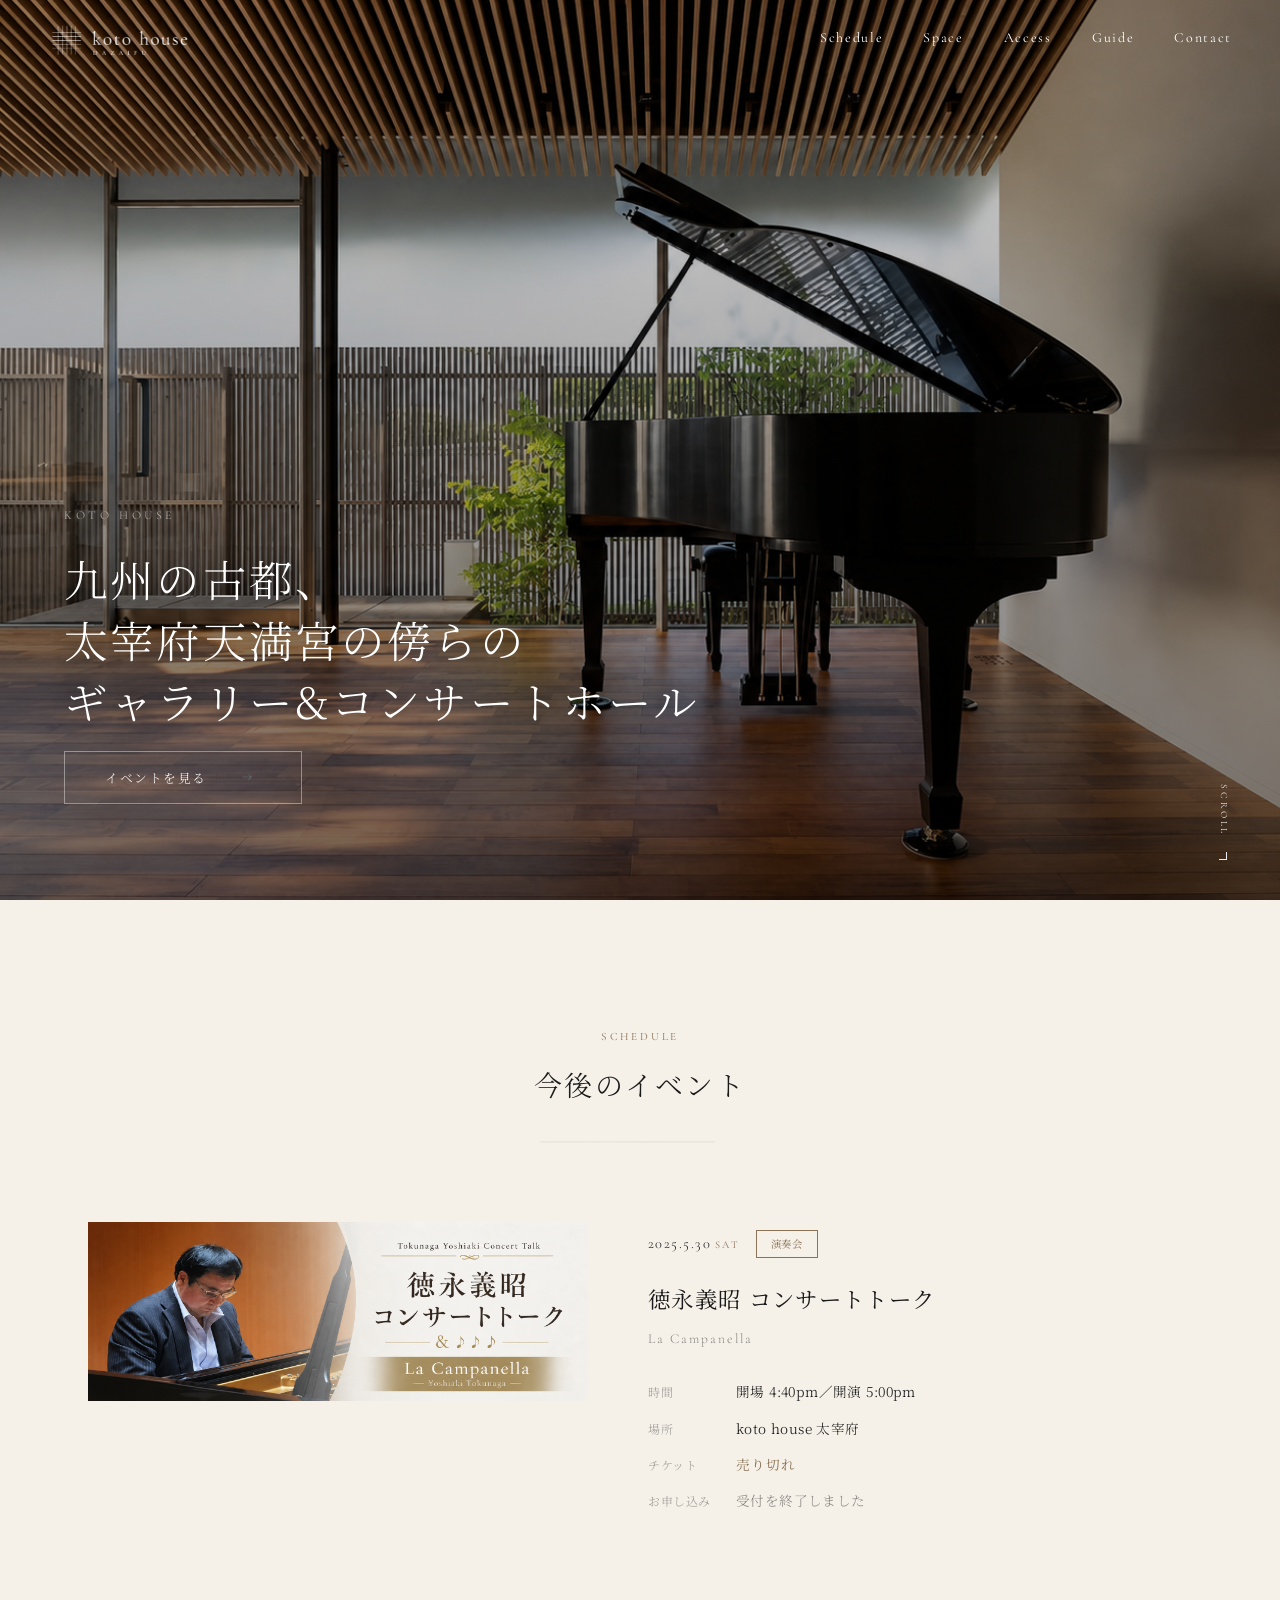
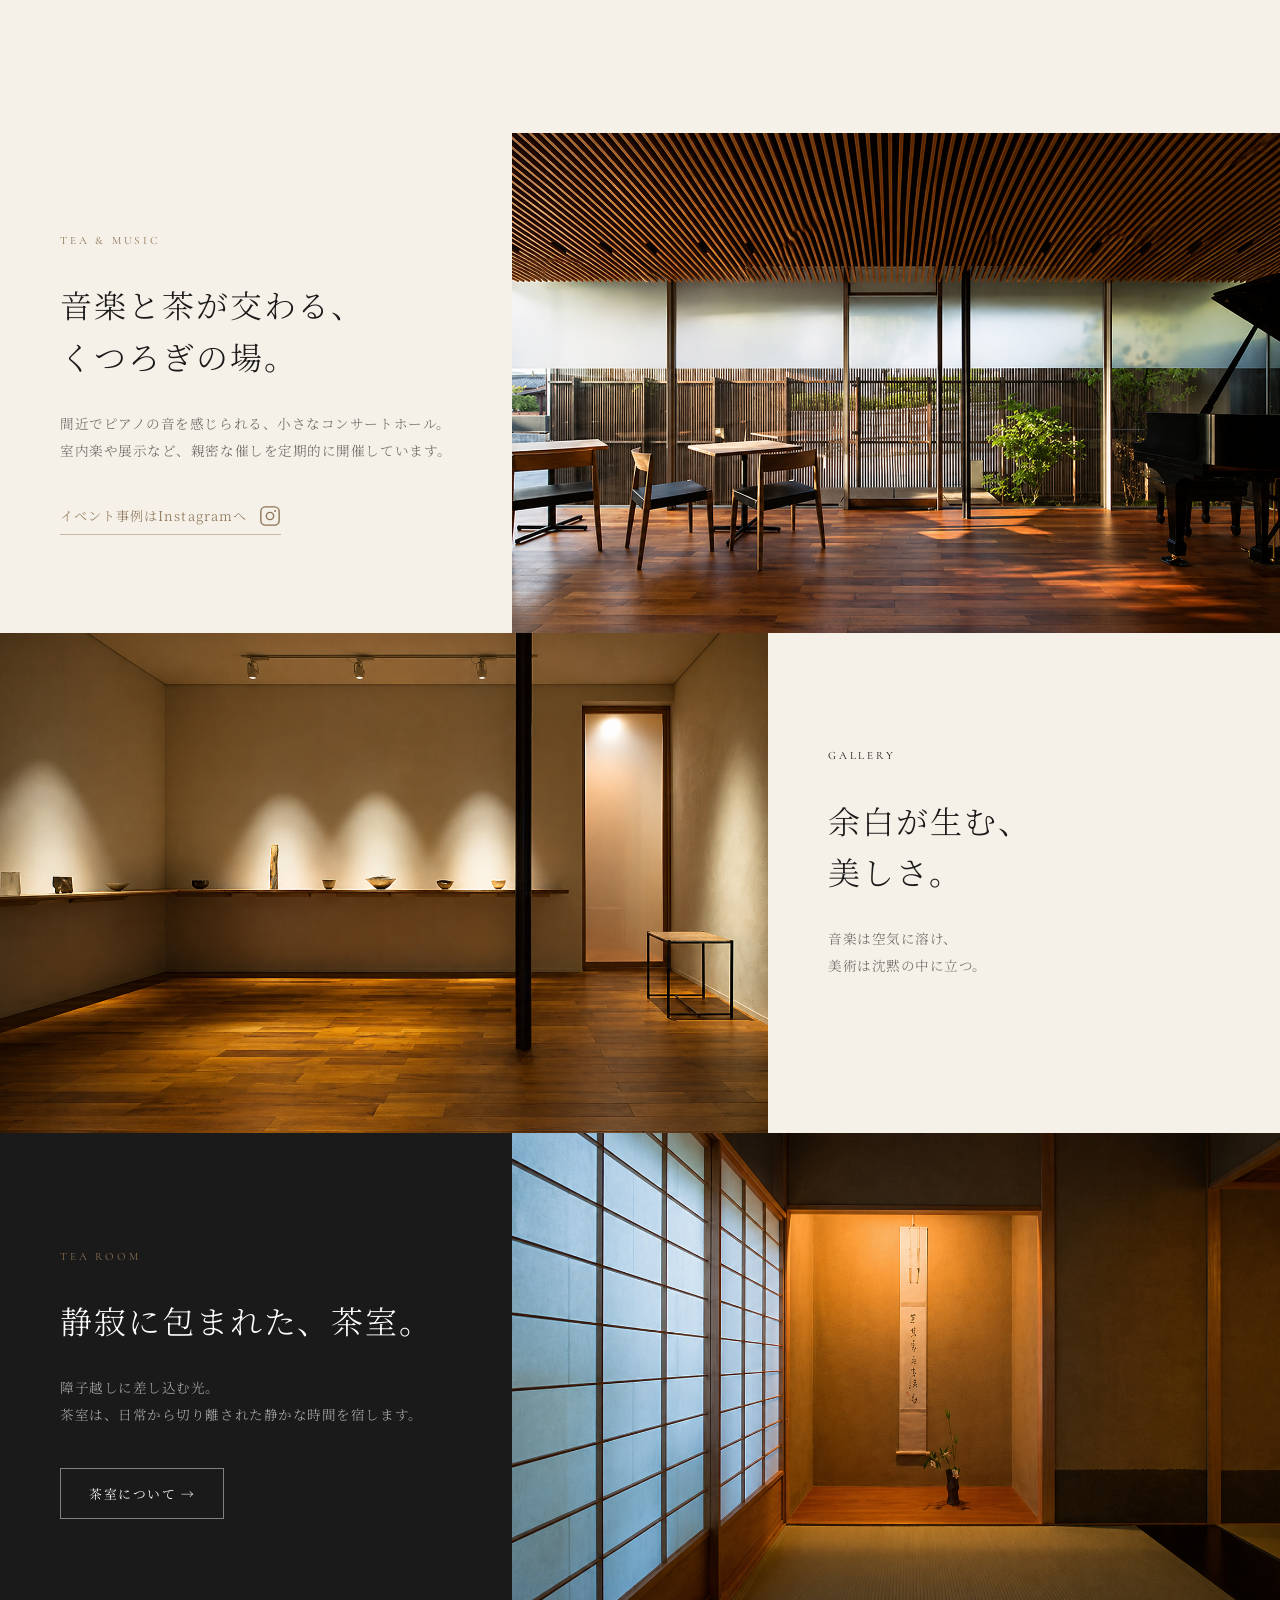
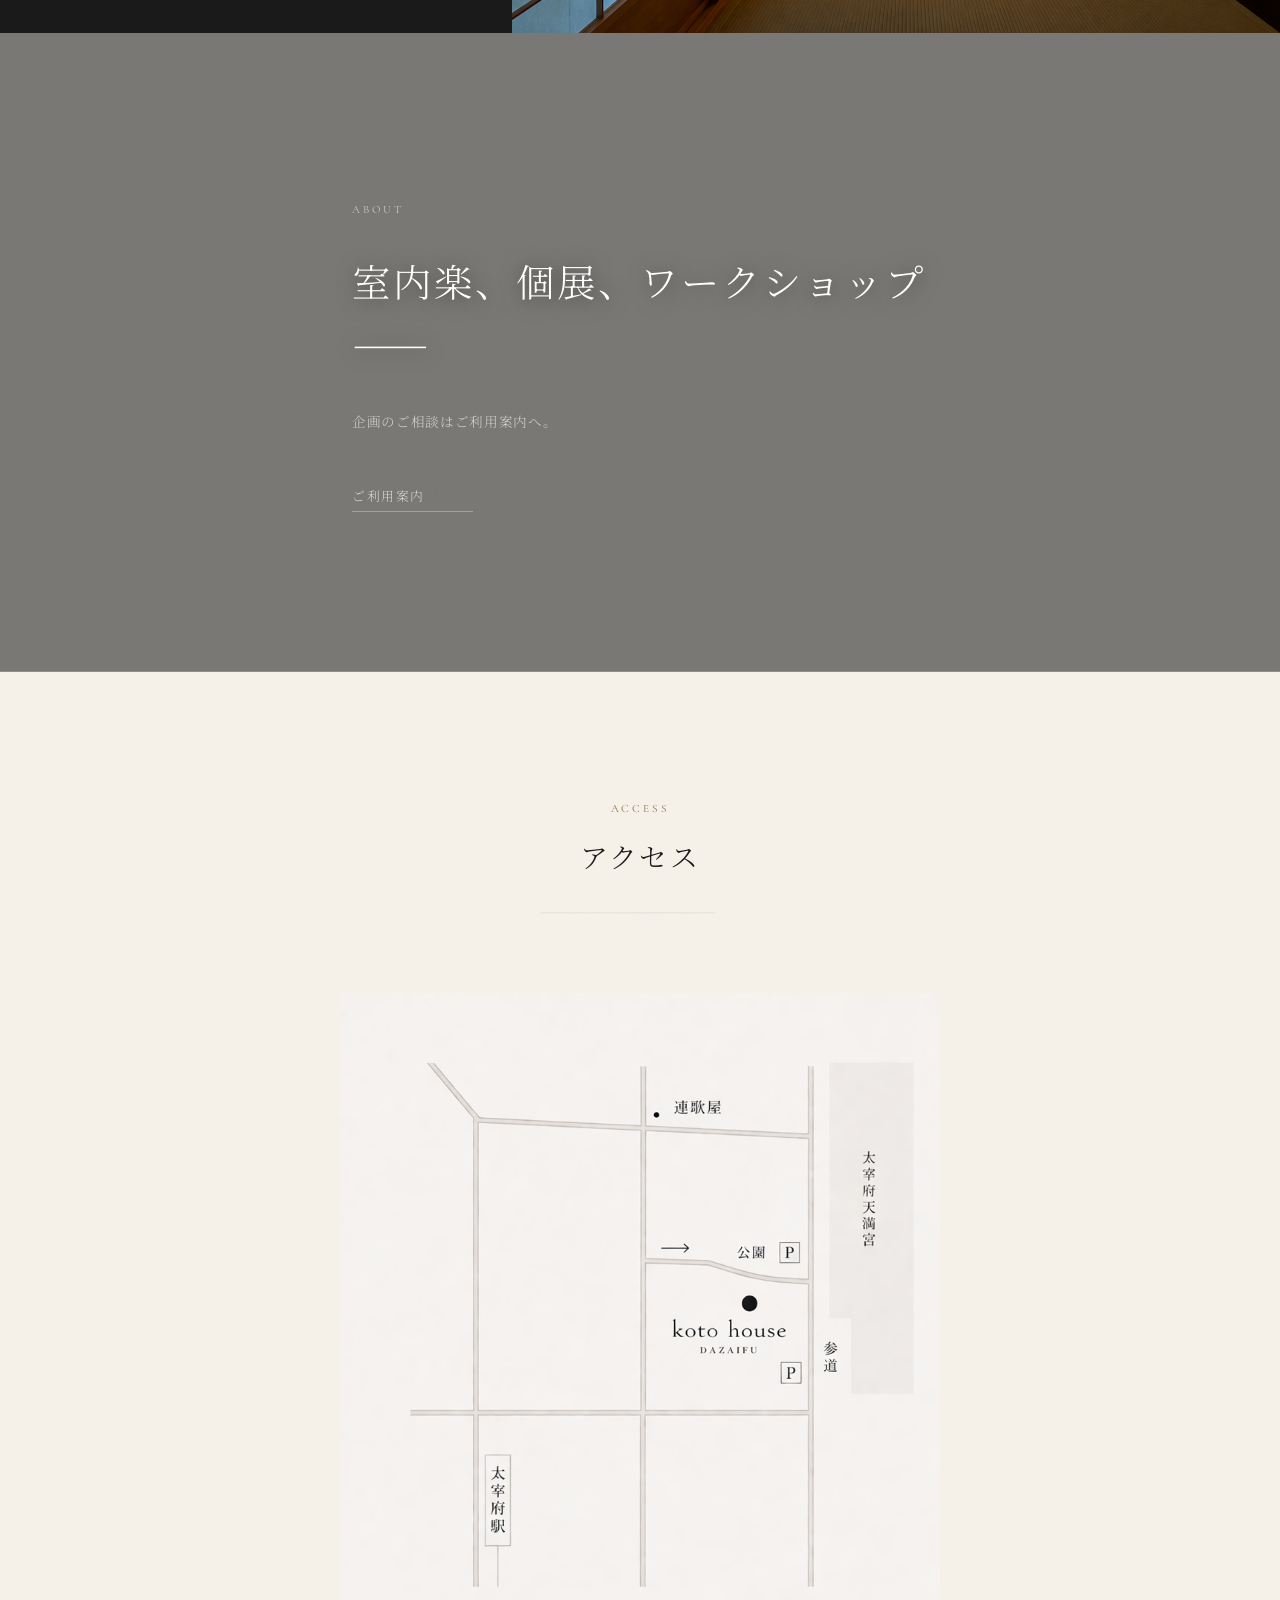
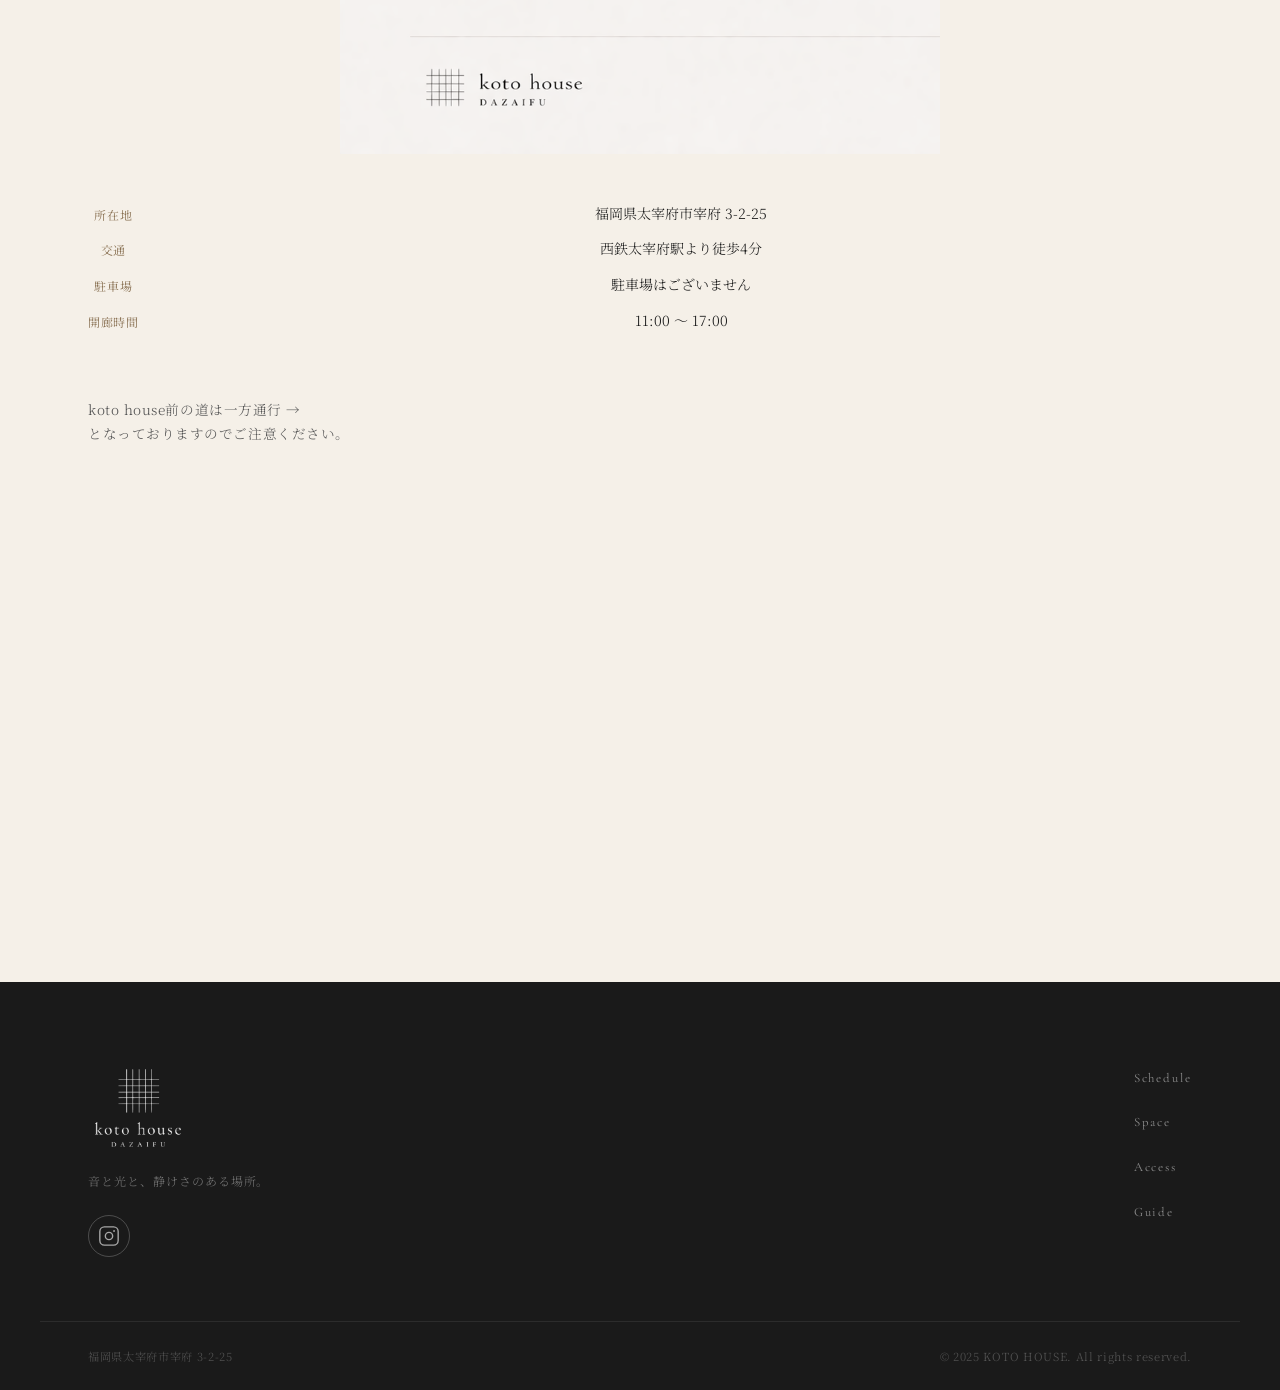
==== commit fcb415a8: "PCナビにContactを追加" ====
--- a/deploy-pages/index.html
+++ b/deploy-pages/index.html
@@ -3,8 +3,8 @@
 <head>
   <meta charset="UTF-8">
   <meta name="viewport" content="width=device-width, initial-scale=1.0">
-  <title>KOTO HOUSE — 音と光と、静けさのある場所。</title>
-  <meta name="description" content="Koto House は、音楽と美術のための静かな空間です。室内楽コンサート・個展を開催しています。">
+  <title>koto houseー九州の古都、 太宰府天満宮の傍らの ギャラリー&amp;コンサートホール</title>
+  <meta name="description" content="九州の古都、太宰府天満宮の傍らのギャラリー&コンサートホール">
   <link rel="preconnect" href="https://fonts.googleapis.com">
   <link rel="preconnect" href="https://fonts.gstatic.com" crossorigin>
   <link href="https://fonts.googleapis.com/css2?family=Cormorant+Garamond:ital,wght@0,300;0,400;0,500;1,300;1,400&family=Noto+Serif+JP:wght@300;400;500&display=swap" rel="stylesheet">
@@ -12,9 +12,9 @@
   <link rel="apple-touch-icon" href="/assets/images/favicon.png?v=20260504">
   <link rel="stylesheet" href="assets/css/style.css">
   <!-- OGP -->
-  <meta property="og:title" content="KOTO HOUSE DAZAIFU">
+  <meta property="og:title" content="koto houseー九州の古都、 太宰府天満宮の傍らの ギャラリー&amp;コンサートホール">
   <meta property="og:description"
-        content="音と光と、静けさのある場所。太宰府天満宮そばのギャラリー＆コンサートホール。">
+        content="九州の古都、太宰府天満宮の傍らのギャラリー&コンサートホール">
   <meta property="og:image"
         content="https://koto-house.pages.dev/assets/images/ogp.png?v=20260504">
   <meta property="og:image:secure_url"
@@ -26,8 +26,8 @@
   <meta property="og:type" content="website">
   <meta property="og:site_name" content="KOTO HOUSE DAZAIFU">
   <meta name="twitter:card" content="summary_large_image">
-  <meta name="twitter:title" content="KOTO HOUSE DAZAIFU">
-  <meta name="twitter:description" content="太宰府天満宮そばのギャラリー＆コンサートホール。">
+  <meta name="twitter:title" content="koto houseー九州の古都、 太宰府天満宮の傍らの ギャラリー&amp;コンサートホール">
+  <meta name="twitter:description" content="九州の古都、太宰府天満宮の傍らのギャラリー&コンサートホール">
   <meta name="twitter:image"
         content="https://koto-house.pages.dev/assets/images/ogp.png?v=20260504">
 </head>
@@ -45,6 +45,7 @@
         <li><a href="#tea-music">Space</a></li>
         <li><a href="#access">Access</a></li>
         <li><a href="guide.html">Guide</a></li>
+        <li><a href="/guide#contact">Contact</a></li>
       </ul>
       <button class="hamburger" id="hamburger" aria-label="メニューを開く" aria-expanded="false">
         <img src="assets/images/ui/icon-hamburger.png" alt="" class="hamburger__icon">
@@ -69,6 +70,7 @@
         <li><a href="#tea-music" class="drawer__link">Space</a></li>
         <li><a href="#access" class="drawer__link">Access</a></li>
         <li><a href="guide.html" class="drawer__link">Guide</a></li>
+        <li><a href="/guide#contact" class="drawer__link">Contact</a></li>
       </ul>
     </nav>
   </div>
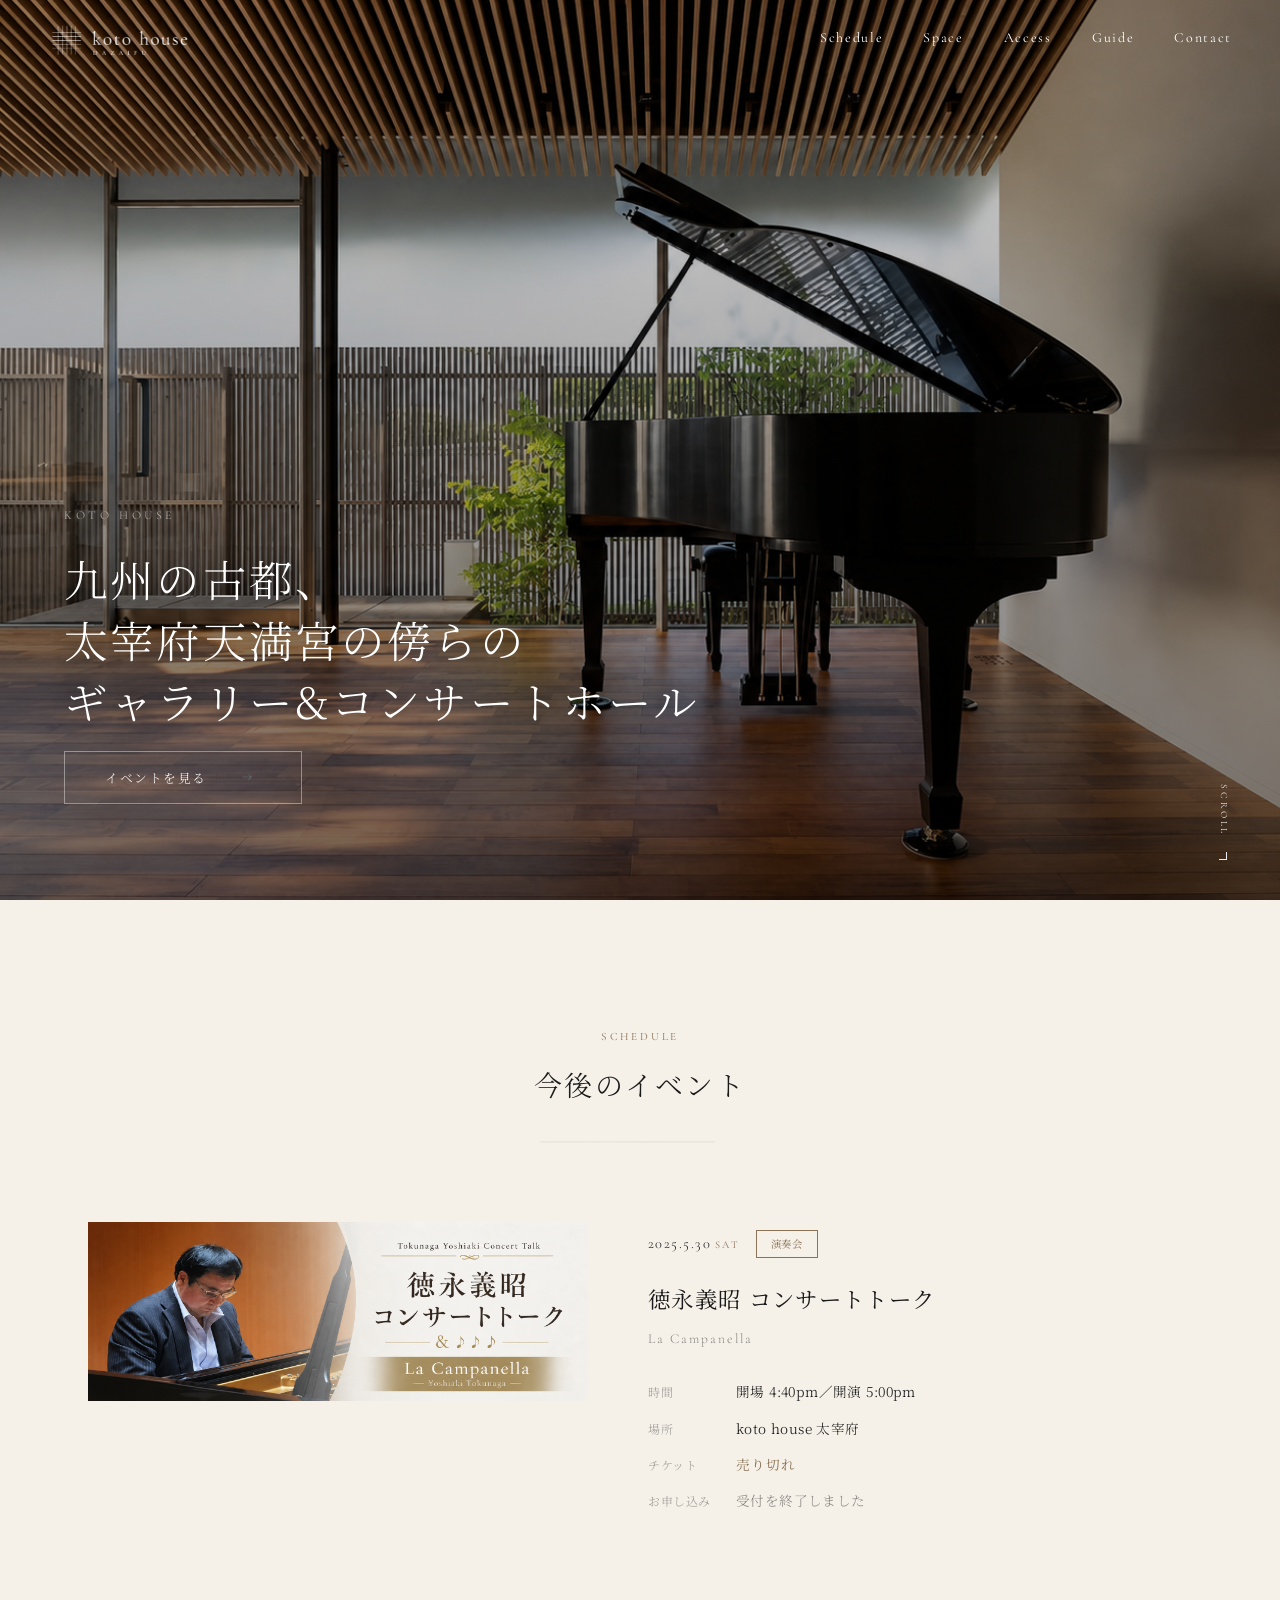
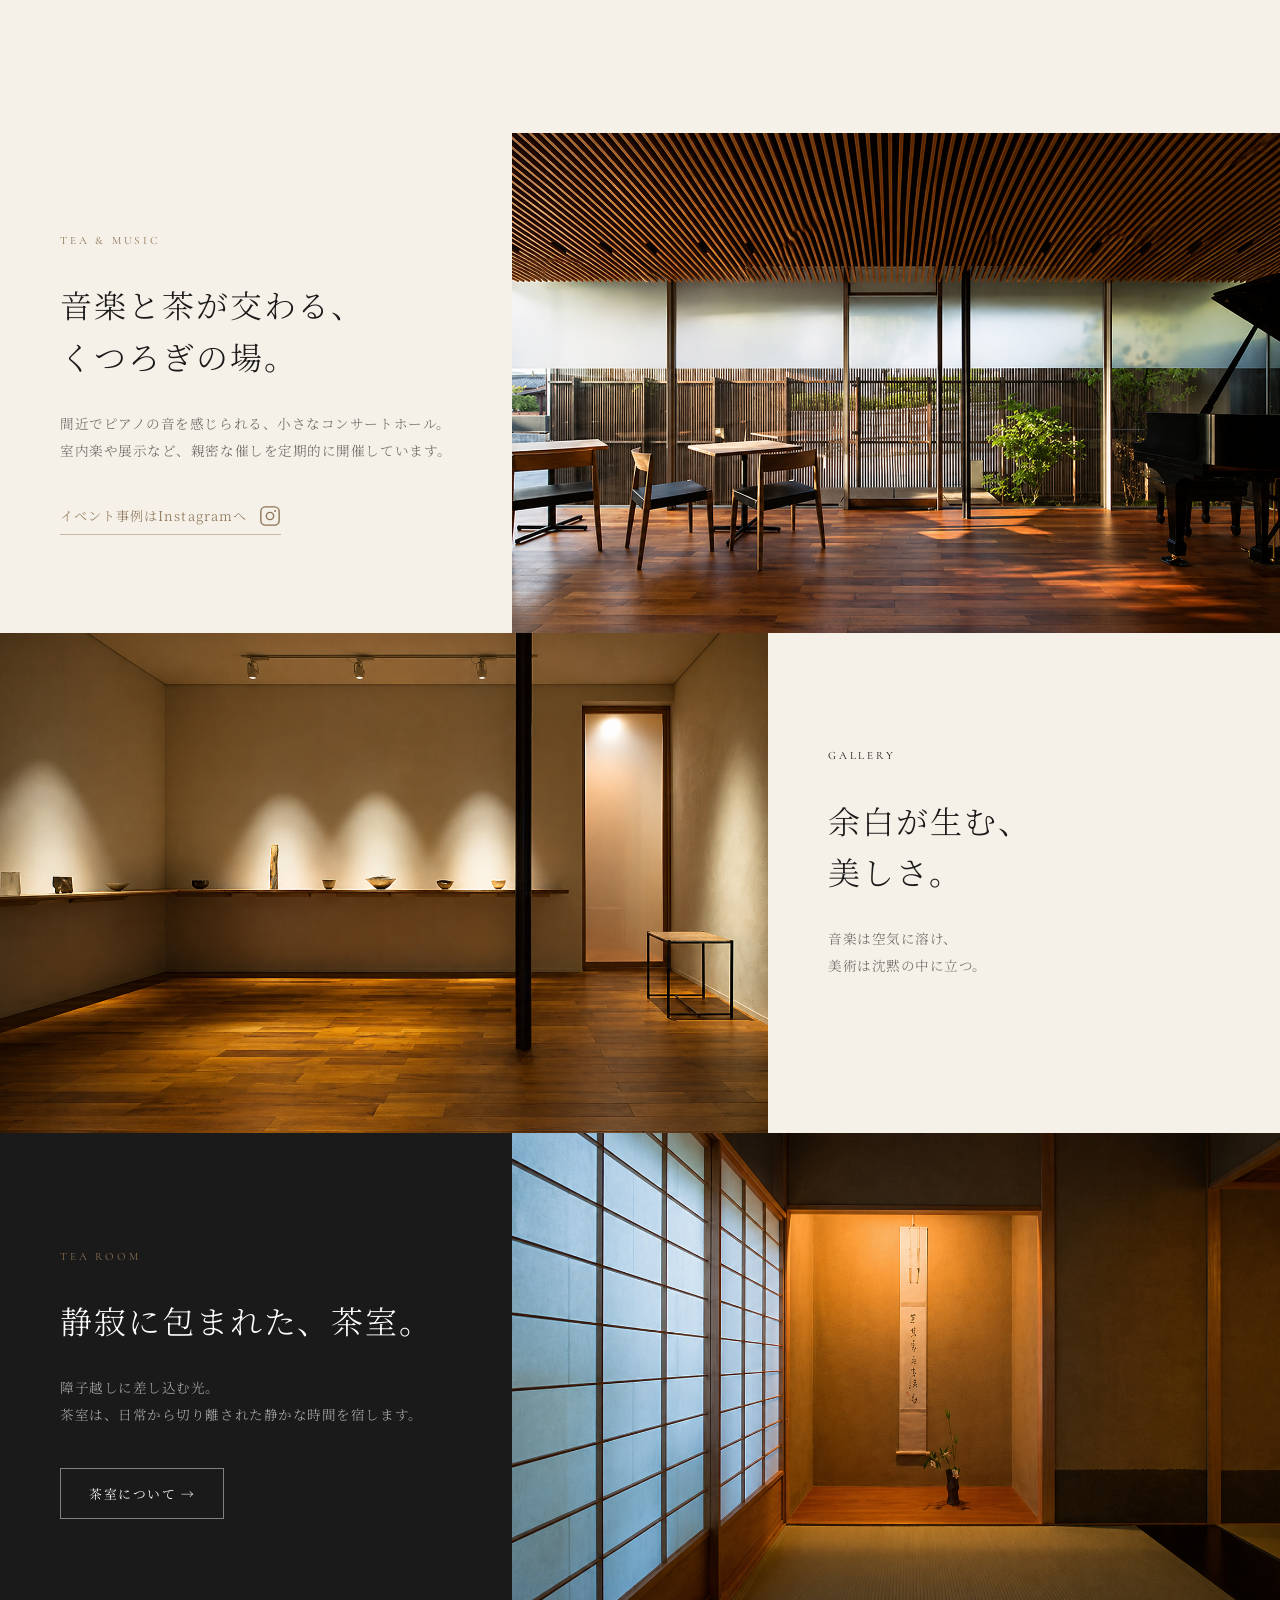
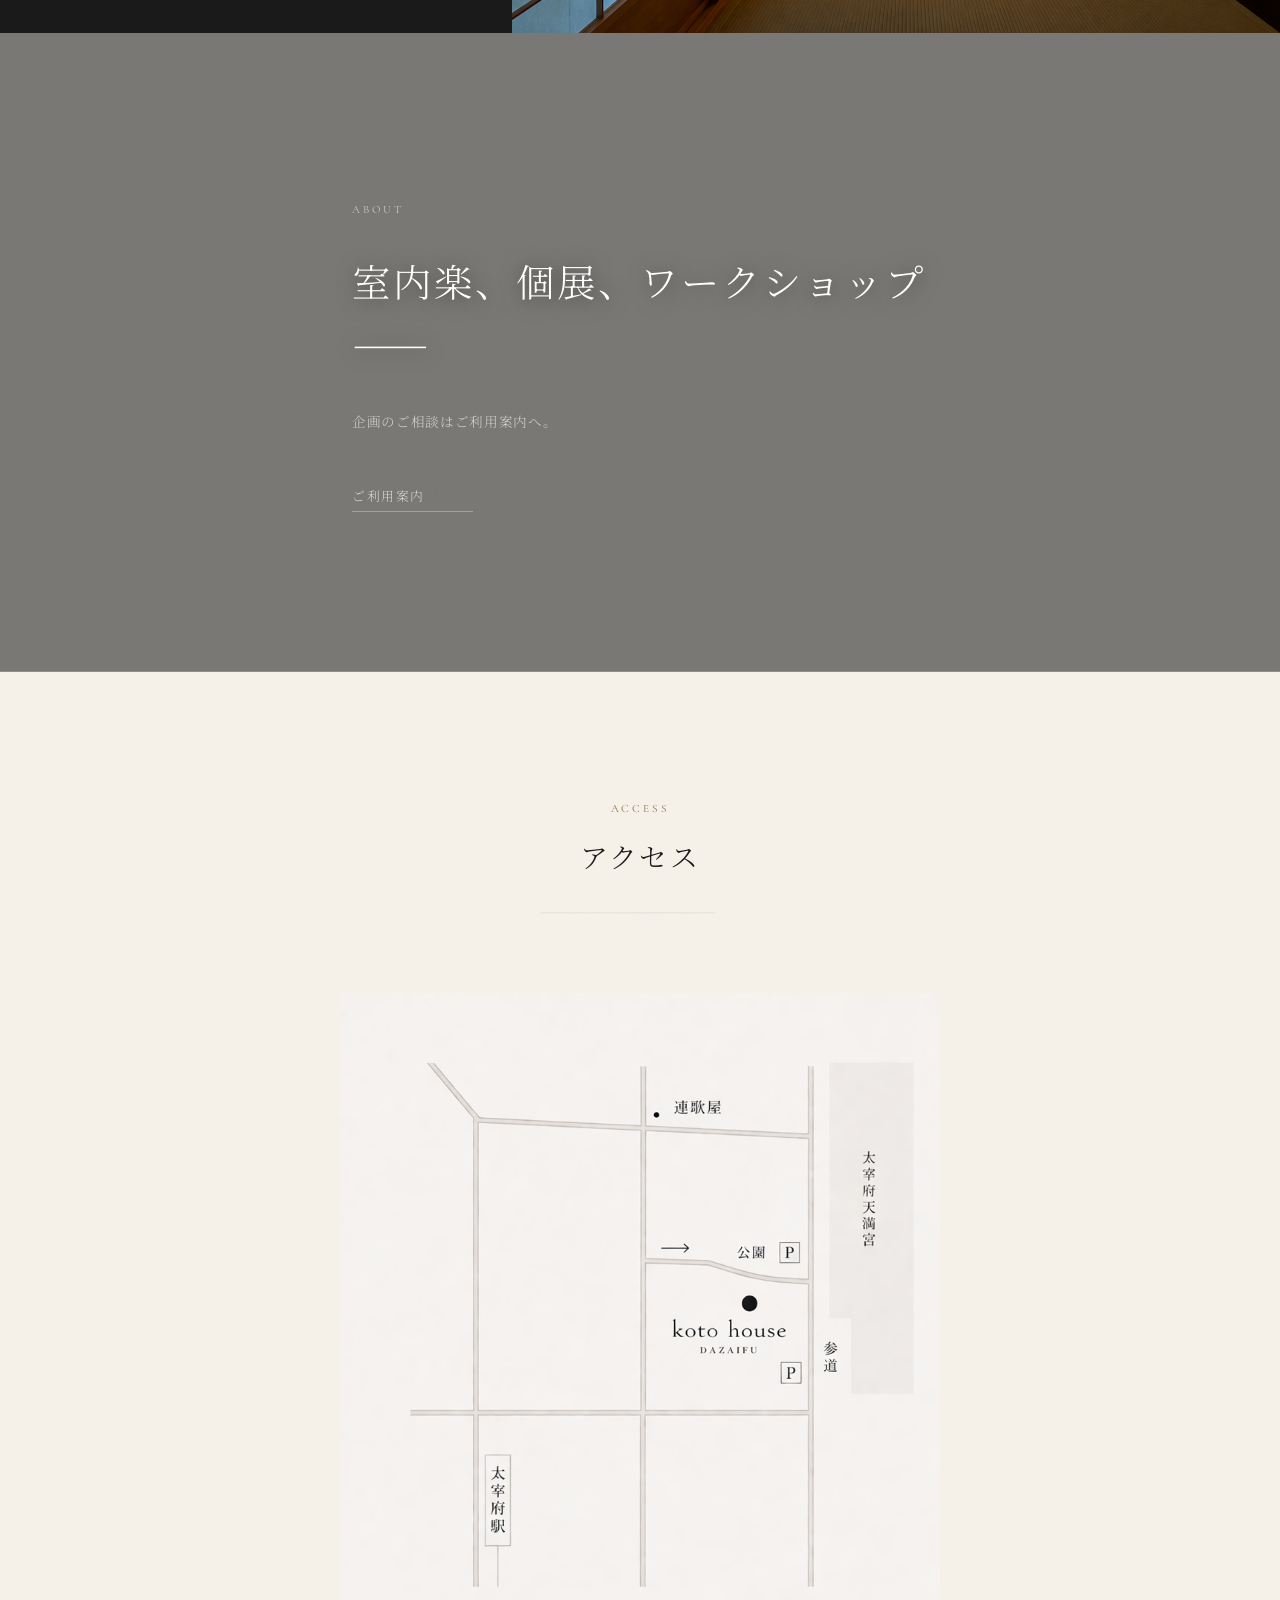
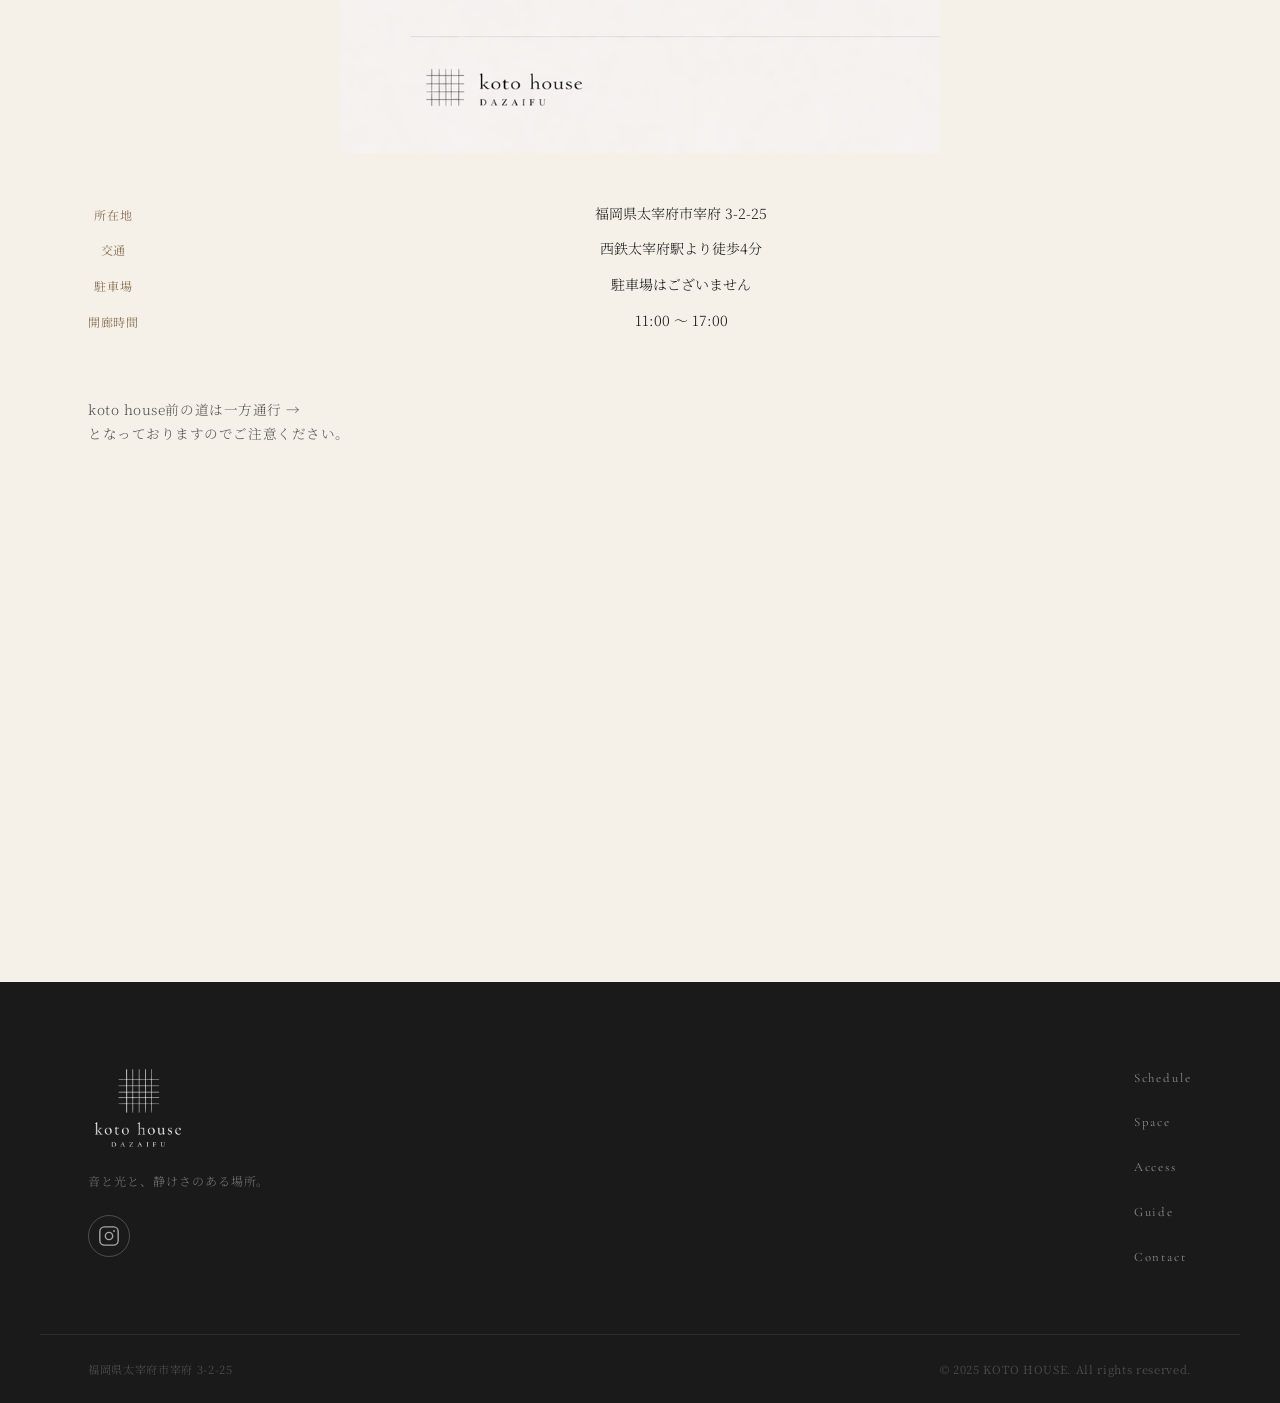
==== commit c500257c: "フッターにContactリンクを追加" ====
--- a/deploy-pages/index.html
+++ b/deploy-pages/index.html
@@ -356,6 +356,7 @@
           <li><a href="#tea-music">Space</a></li>
           <li><a href="#access">Access</a></li>
           <li><a href="guide.html">Guide</a></li>
+          <li><a href="/guide#contact">Contact</a></li>
         </ul>
       </nav>
     </div>
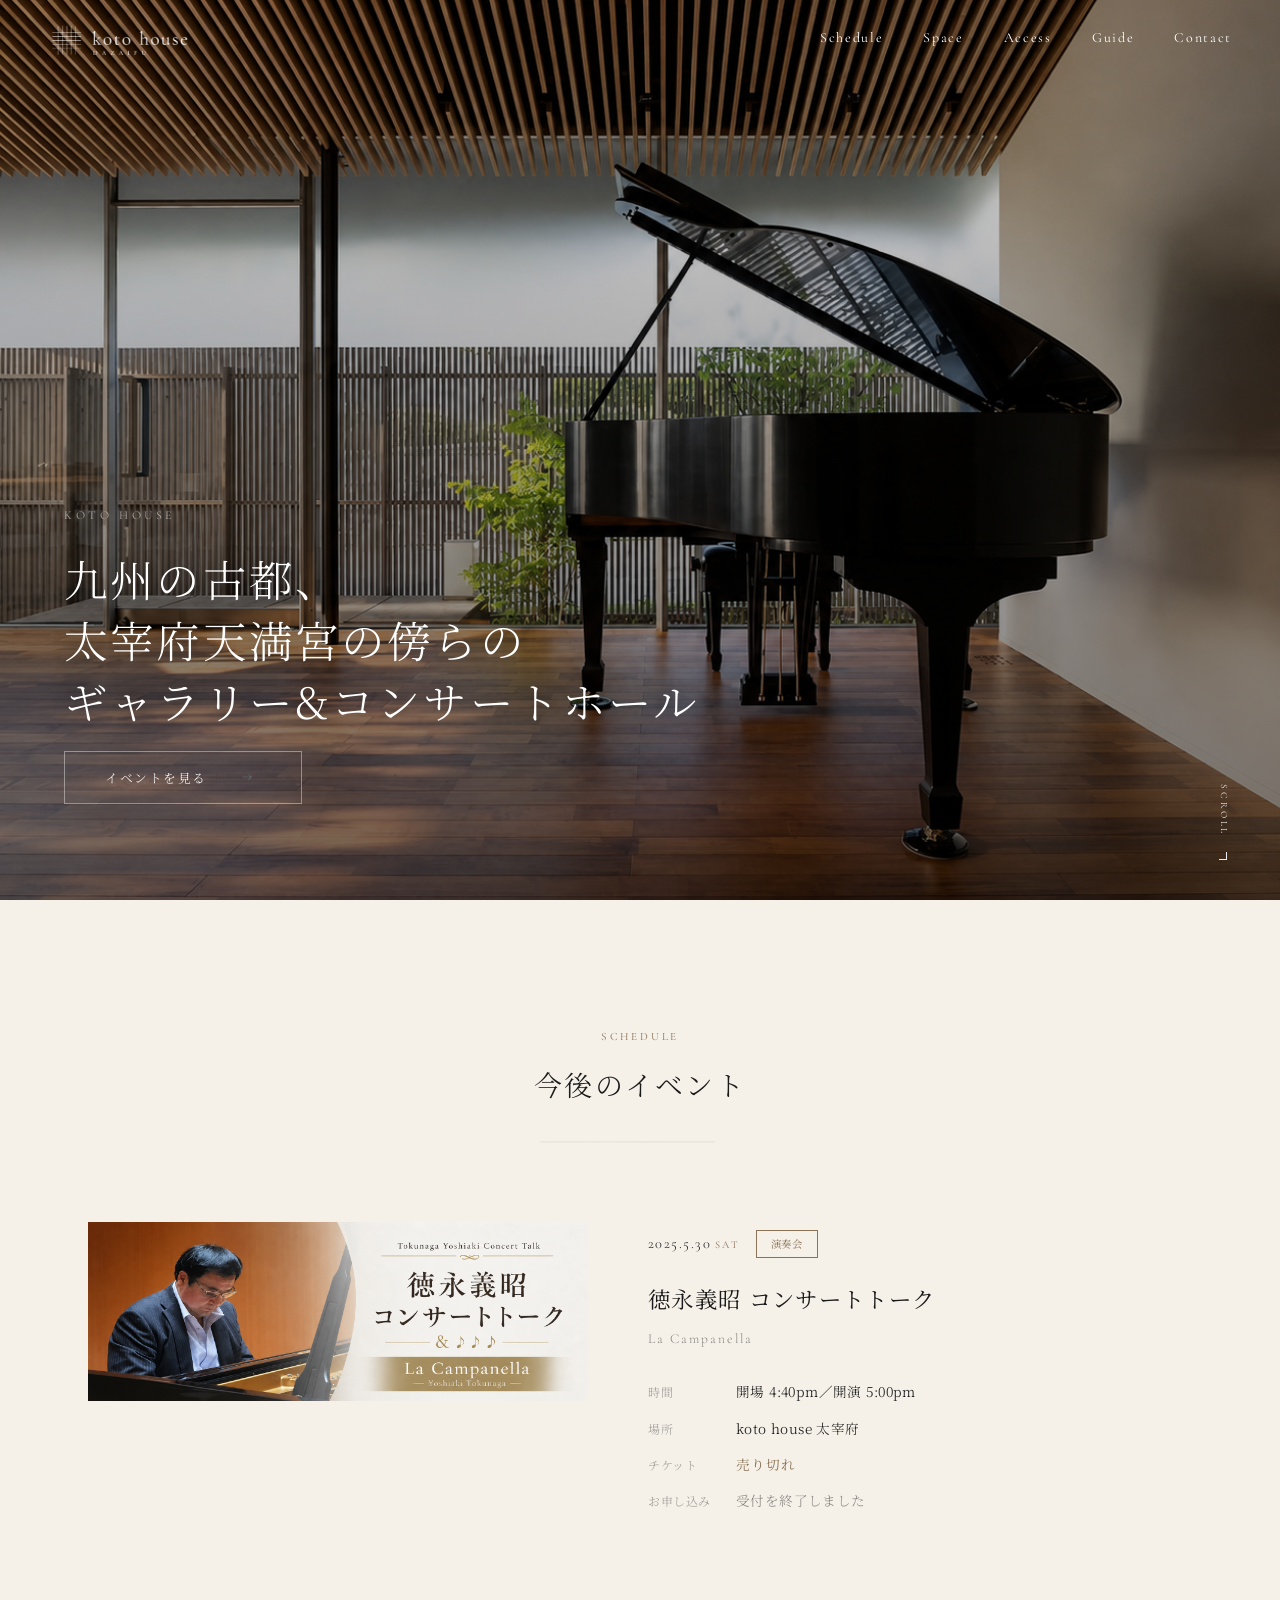
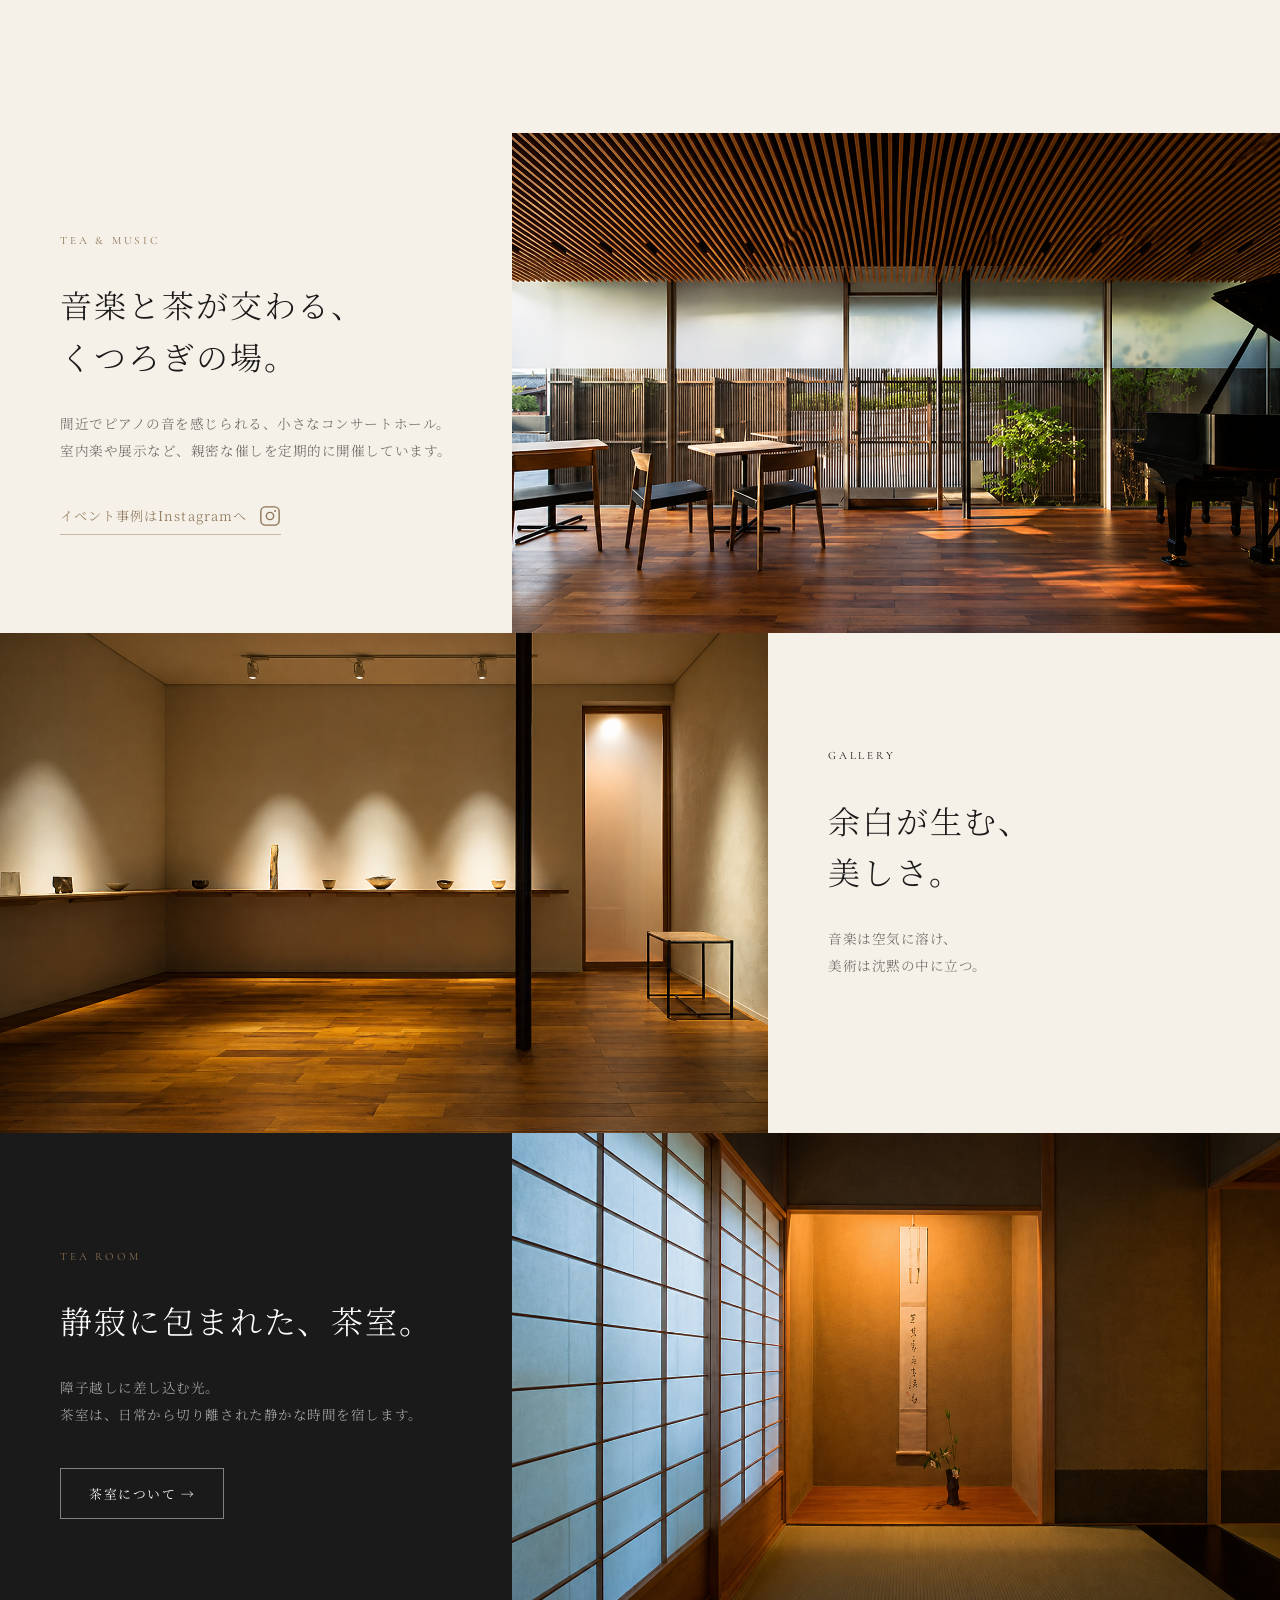
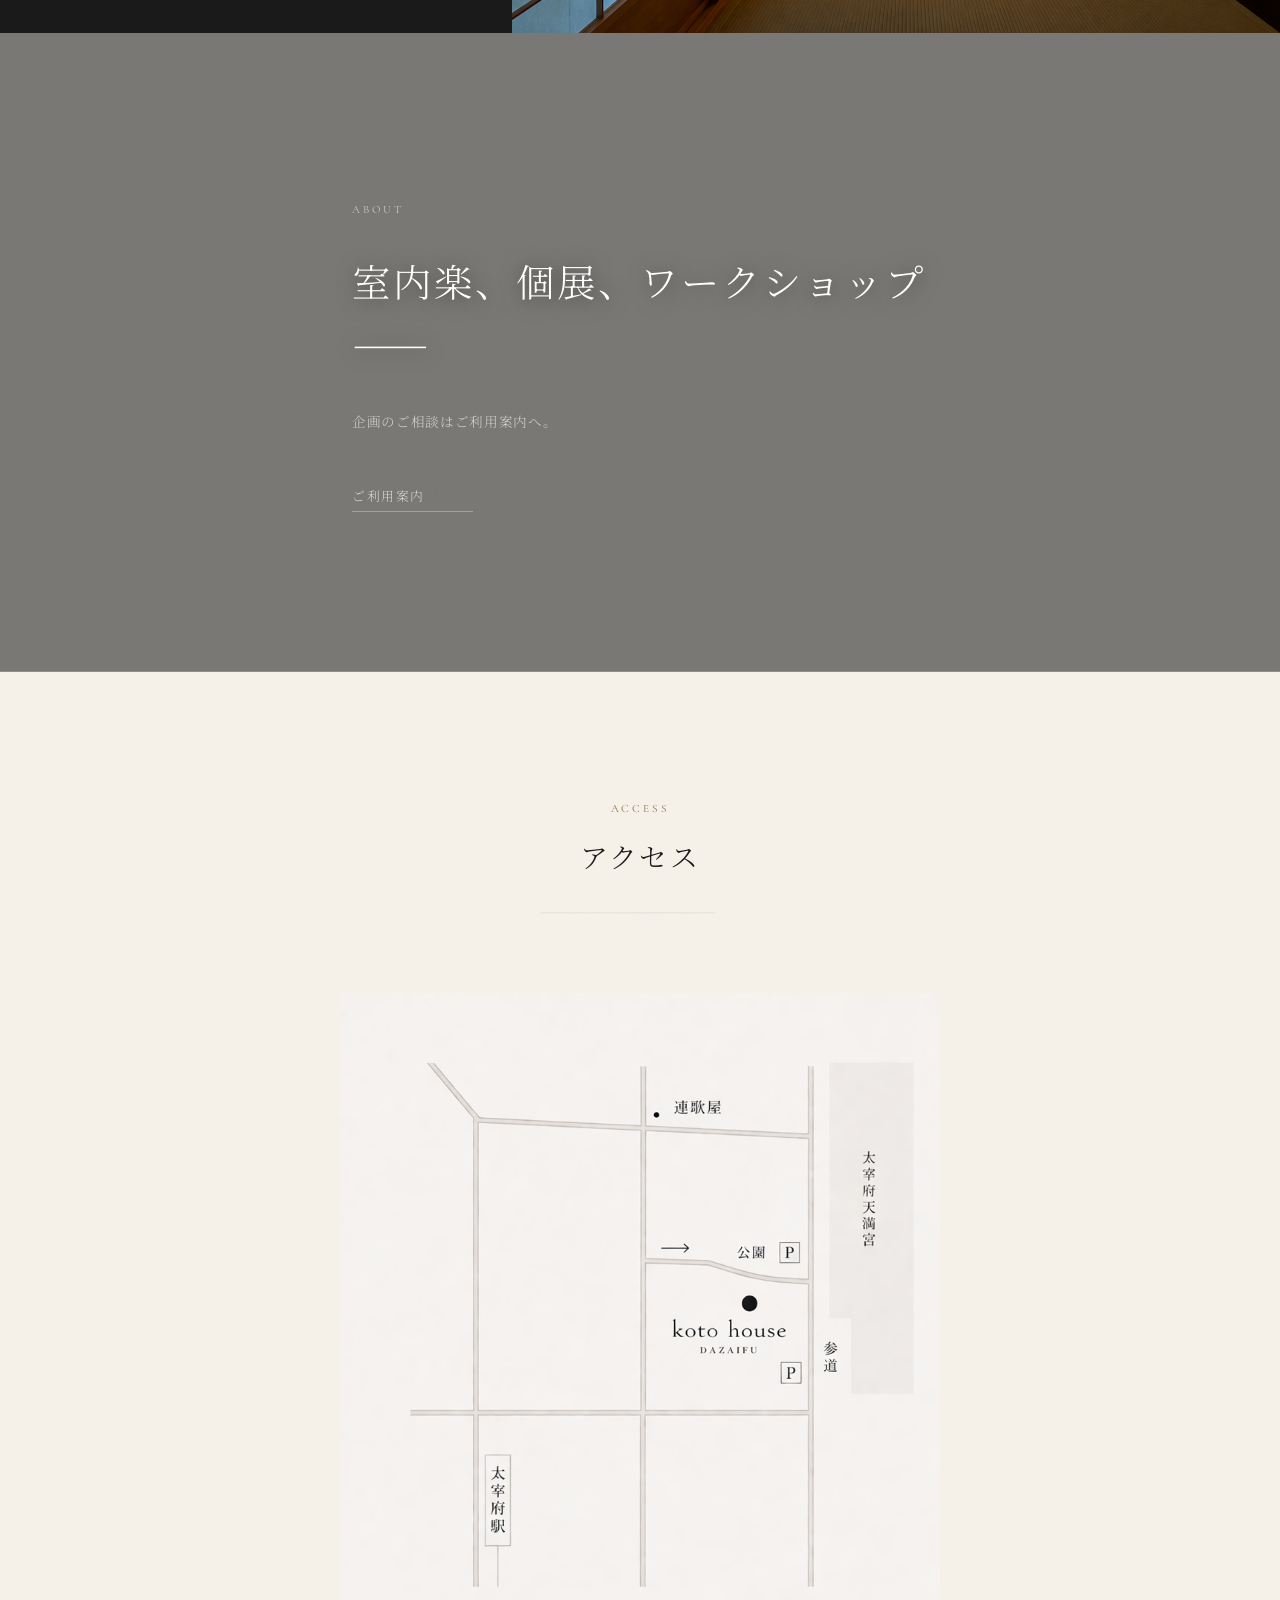
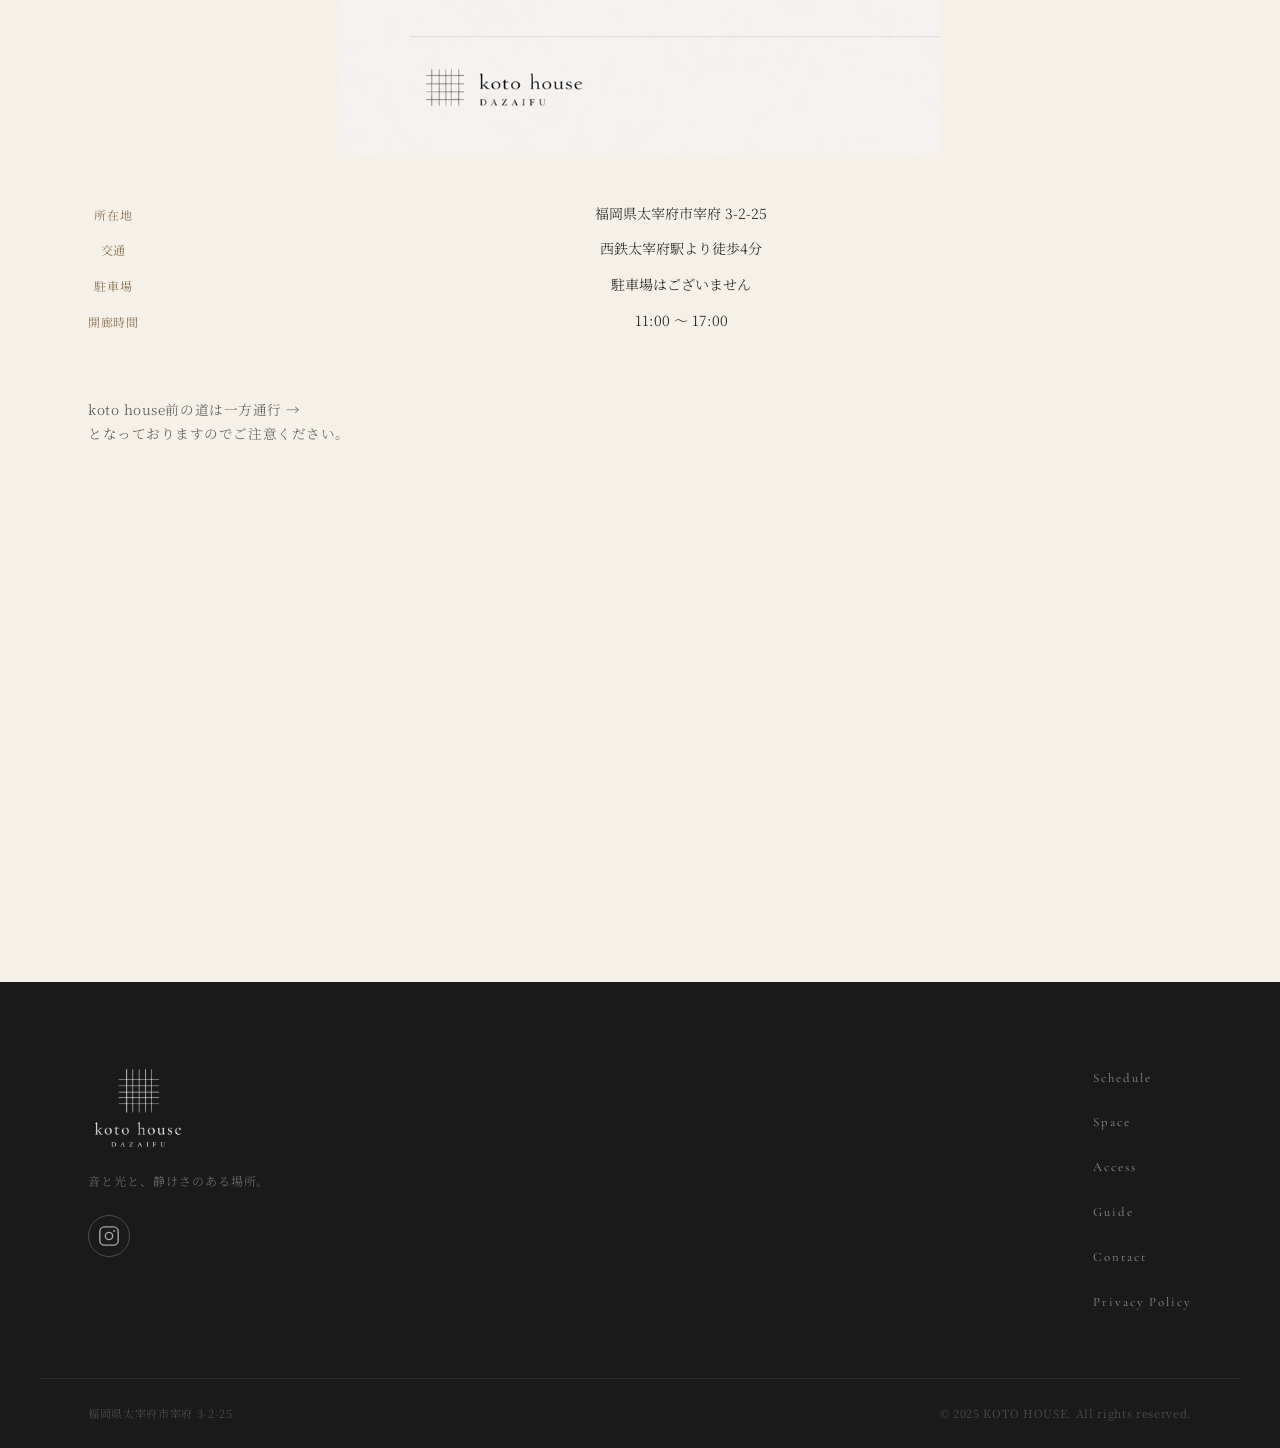
==== commit 8fcc0ec2: "プライバシーポリシーページを追加" ====
--- a/deploy-pages/index.html
+++ b/deploy-pages/index.html
@@ -357,6 +357,7 @@
           <li><a href="#access">Access</a></li>
           <li><a href="guide.html">Guide</a></li>
           <li><a href="/guide#contact">Contact</a></li>
+          <li><a href="privacy.html">Privacy Policy</a></li>
         </ul>
       </nav>
     </div>
